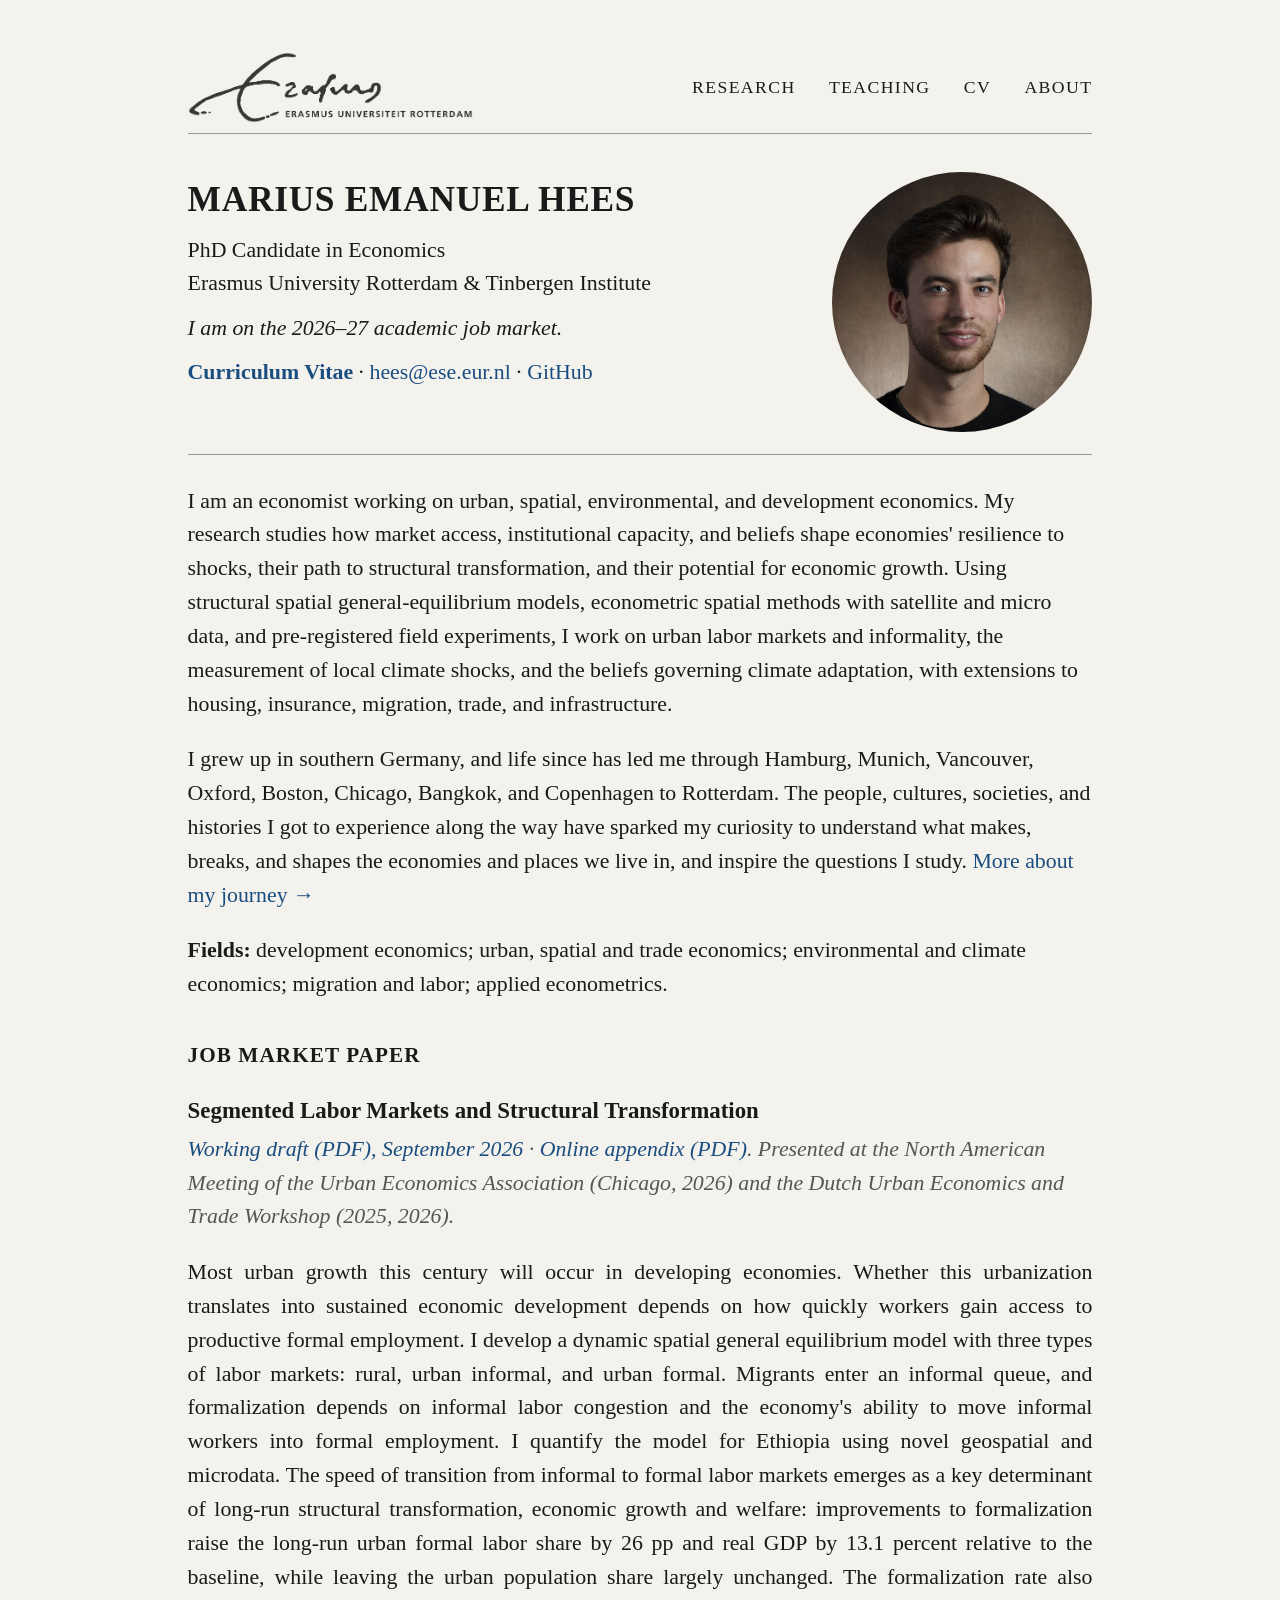
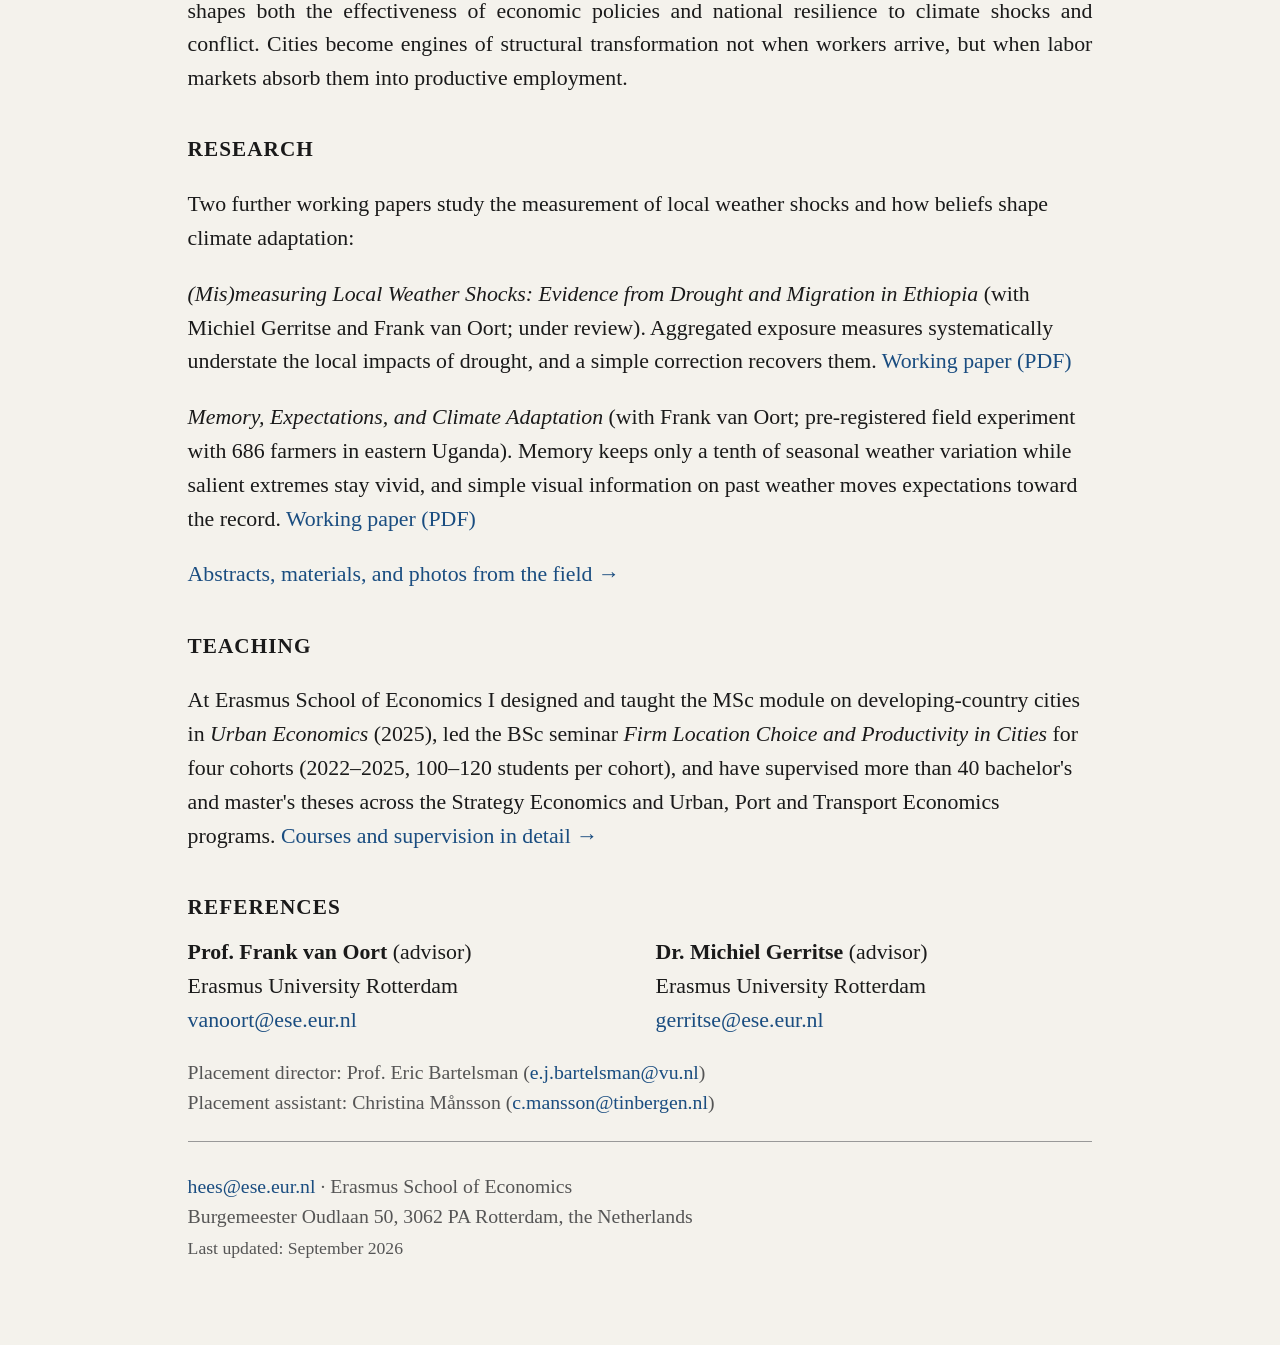
==== index.html @ 3904bcff "Memory paper: label as working paper instead of draft Co-Authored-By: Claude Opus 5.5 (1M context) <" ====
<!DOCTYPE html>
<html lang="en">
<head>
<meta charset="utf-8">
<meta name="viewport" content="width=device-width, initial-scale=1">
<title>Marius Hees — Economist, Erasmus University Rotterdam &amp; Tinbergen Institute</title>
<meta name="description" content="Marius Emanuel Hees is a PhD candidate in economics at Erasmus University Rotterdam and the Tinbergen Institute, working on urban, spatial, environmental, and development economics. On the 2026–27 job market.">
<link rel="icon" type="image/png" href="img/favicon.png">
<meta property="og:title" content="Marius Hees — Economist">
<meta property="og:description" content="PhD candidate in economics at Erasmus University Rotterdam and the Tinbergen Institute. Urban, spatial, environmental, and development economics. On the 2026-27 job market.">
<meta property="og:type" content="website">
<meta property="og:url" content="https://mariusheesecon.github.io/">
<meta property="og:image" content="https://mariusheesecon.github.io/img/og.jpg">
<meta name="twitter:card" content="summary">
<link rel="canonical" href="https://mariusheesecon.github.io/">
<meta name="author" content="Marius Emanuel Hees">
<link rel="stylesheet" href="style.css">
<script type="application/ld+json">
{
  "@context": "https://schema.org",
  "@type": "Person",
  "name": "Marius Hees",
  "alternateName": ["Marius Emanuel Hees", "Marius E. Hees"],
  "givenName": "Marius",
  "familyName": "Hees",
  "jobTitle": "PhD Candidate in Economics",
  "description": "Economist working on urban, spatial, environmental, and development economics. On the 2026-27 academic job market.",
  "url": "https://mariusheesecon.github.io/",
  "image": "https://mariusheesecon.github.io/img/photo.jpg",
  "email": "mailto:hees@ese.eur.nl",
  "affiliation": [
    {"@type": "Organization", "name": "Erasmus School of Economics, Erasmus University Rotterdam", "url": "https://www.eur.nl/en/ese"},
    {"@type": "Organization", "name": "Tinbergen Institute", "url": "https://tinbergen.nl/"}
  ],
  "alumniOf": [
    {"@type": "CollegeOrUniversity", "name": "University of Oxford"},
    {"@type": "CollegeOrUniversity", "name": "Erasmus University Rotterdam"}
  ],
  "knowsAbout": ["urban economics", "spatial economics", "development economics", "environmental economics", "structural transformation", "informality", "migration", "climate adaptation"],
  "sameAs": [
    "https://www.eur.nl/en/people/marius-hees",
    "https://pure.eur.nl/en/persons/marius-hees/",
    "https://github.com/mariusheesecon"
  ]
}
</script>
</head>
<body>

<nav>
  <a class="navlogo" href="index.html"><img src="img/erasmus.png?v=3" alt="Erasmus University Rotterdam"></a>
  <span class="navlinks">
    <a href="research.html">Research</a>
    <a href="teaching.html">Teaching</a>
    <a href="files/Hees_CV.pdf" target="_blank" rel="noopener">CV</a>
  <a href="about.html">About</a>
  </span>
</nav>

<header>
  <div class="header-text">
    <h1>MARIUS EMANUEL HEES</h1>
    <p class="subtitle">PhD Candidate in Economics<br>
    Erasmus University Rotterdam &amp; Tinbergen Institute</p>
    <p class="jobmarket">I am on the 2026–27 academic job market.</p>
    <p class="links">
      <a href="files/Hees_CV.pdf" target="_blank" rel="noopener"><strong>Curriculum Vitae</strong></a> ·
      <a href="mailto:hees@ese.eur.nl">hees@ese.eur.nl</a> ·
      <a href="https://github.com/mariusheesecon" target="_blank" rel="noopener">GitHub</a>
      <!-- TODO: add Google Scholar link once the profile exists -->
    </p>
  </div>
  <img class="photo" src="img/photo.jpg?v=6" alt="Portrait of Marius Emanuel Hees">
</header>
<hr>

<section id="about">
  <p>I am an economist working on urban, spatial, environmental, and development economics.
  My research studies how market access, institutional capacity, and beliefs shape economies'
  resilience to shocks, their path to structural transformation, and their potential for economic
  growth. Using structural spatial general-equilibrium models, econometric spatial methods with
  satellite and micro data, and pre-registered field experiments, I work on urban labor markets and
  informality, the measurement of local climate shocks, and the beliefs governing climate adaptation,
  with extensions to housing, insurance, migration, trade, and infrastructure.</p>
  <p>I grew up in southern Germany, and life since has led me through Hamburg, Munich, Vancouver,
  Oxford, Boston, Chicago, Bangkok, and Copenhagen to Rotterdam. The people, cultures, societies, and
  histories I got to experience along the way have sparked my curiosity to understand what makes,
  breaks, and shapes the economies and places we live in, and inspire the questions I study.
  <a href="about.html">More about my journey&nbsp;→</a></p>
  <p class="fields"><strong>Fields:</strong> development economics; urban, spatial and trade economics;
  environmental and climate economics; migration and labor; applied econometrics.</p>
</section>

<section id="jmp">
  <h2>Job Market Paper</h2>
  <article>
    <h3>Segmented Labor Markets and Structural Transformation</h3>
    <p class="status"><a href="files/Hees_JMP.pdf" target="_blank" rel="noopener">Working draft (PDF), September 2026</a> ·
    <a href="files/Hees_JMP_Online_Appendix.pdf" target="_blank" rel="noopener">Online appendix (PDF)</a>. Presented at the North American Meeting of the
    Urban Economics Association (Chicago, 2026) and the Dutch Urban Economics and Trade Workshop (2025, 2026).</p>
    <p class="abstract">Most urban growth this century will occur in developing economies. Whether this urbanization
    translates into sustained economic development depends on how quickly workers gain access to
    productive formal employment. I develop a dynamic spatial general equilibrium model with three
    types of labor markets: rural, urban informal, and urban formal. Migrants enter an informal
    queue, and formalization depends on informal labor congestion and the economy's ability to move
    informal workers into formal employment. I quantify the model for Ethiopia using novel
    geospatial and microdata. The speed of transition from informal to formal labor markets emerges
    as a key determinant of long-run structural transformation, economic growth and welfare:
    improvements to formalization raise the long-run urban formal labor share by 26 pp and real GDP
    by 13.1 percent relative to the baseline, while leaving the urban population share largely
    unchanged. The formalization rate also shapes both the effectiveness of economic policies and
    national resilience to climate shocks and conflict. Cities become engines of structural
    transformation not when workers arrive, but when labor markets absorb them into productive
    employment.</p>
  </article>
</section>

<section id="research">
  <h2>Research</h2>
  <p>Two further working papers study the measurement of local weather shocks and how beliefs shape
  climate adaptation:</p>
  <p><em>(Mis)measuring Local Weather Shocks: Evidence from Drought and Migration in Ethiopia</em>
  (with Michiel Gerritse and Frank van Oort; under review). Aggregated exposure measures systematically
  understate the local impacts of drought, and a simple correction recovers them.
  <a href="files/Hees_Weather_Shocks.pdf" target="_blank" rel="noopener">Working paper (PDF)</a></p>
  <p><em>Memory, Expectations, and Climate Adaptation</em> (with Frank van Oort; pre-registered field
  experiment with 686 farmers in eastern Uganda). Memory keeps only a tenth of seasonal weather
  variation while salient extremes stay vivid, and simple visual information on past weather moves
  expectations toward the record.
  <a href="files/Hees_Memory_Expectations.pdf" target="_blank" rel="noopener">Working paper (PDF)</a></p>
  <p><a href="research.html">Abstracts, materials, and photos from the field&nbsp;→</a></p>
</section>

<section id="teaching">
  <h2>Teaching</h2>
  <p>At Erasmus School of Economics I designed and taught the MSc module on developing-country cities
  in <em>Urban Economics</em> (2025), led the BSc seminar <em>Firm Location Choice and Productivity in
  Cities</em> for four cohorts (2022–2025, 100–120 students per cohort), and have supervised more than
  40 bachelor's and master's theses across the Strategy Economics and Urban, Port and Transport
  Economics programs. <a href="teaching.html">Courses and supervision in detail&nbsp;→</a></p>
</section>

<section id="references">
  <h2>References</h2>
  <div class="refs">
    <div>
      <strong>Prof. Frank van Oort</strong> (advisor)<br>
      Erasmus University Rotterdam<br>
      <a href="mailto:vanoort@ese.eur.nl">vanoort@ese.eur.nl</a>
    </div>
    <div>
      <strong>Dr. Michiel Gerritse</strong> (advisor)<br>
      Erasmus University Rotterdam<br>
      <a href="mailto:gerritse@ese.eur.nl">gerritse@ese.eur.nl</a>
    </div>
  </div>
  <p class="placement">Placement director: Prof. Eric Bartelsman
  (<a href="mailto:e.j.bartelsman@vu.nl">e.j.bartelsman@vu.nl</a>)<br>
  Placement assistant: Christina Månsson
  (<a href="mailto:c.mansson@tinbergen.nl">c.mansson@tinbergen.nl</a>)</p>
</section>

<hr>
<footer>
  <p><a href="mailto:hees@ese.eur.nl">hees@ese.eur.nl</a> · Erasmus School of Economics<br>
  Burgemeester Oudlaan 50, 3062 PA Rotterdam, the Netherlands<br>
  <span class="updated">Last updated: September 2026</span></p>
</footer>

</body>
</html>
---- style.css ----
/* Marius Hees — job market site. Design mirrors the print documents:
   serif, single readable column, understated. */

:root {
  --ink: #1a1a1a;
  --muted: #555;
  --rule: #999;
  --accent: #1a4d80;
  --bg: #f4f2ec;   /* eggshell / light warm grey */
}

* { box-sizing: border-box; }

/* baseline zoom: scales the whole rem-based layout like 130% browser zoom */
html { font-size: 130%; }

body {
  font-family: Georgia, "Times New Roman", Times, serif;
  color: var(--ink);
  background: var(--bg);
  max-width: 46rem;
  margin: 0 auto;
  padding: 2.5rem 1.25rem 3rem;
  line-height: 1.55;
  font-size: 1.05rem;
}

header { display: flex; gap: 1.5rem; align-items: flex-start; justify-content: space-between; }
.header-text { flex: 1; }

h1 {
  font-size: 1.7rem;
  letter-spacing: 0.02em;
  margin: 0 0 0.35rem;
}

.subtitle { margin: 0 0 0.5rem; font-size: 1.05rem; }
.jobmarket { margin: 0 0 0.5rem; font-style: italic; }
.links { margin: 0; }

.photo {
  width: 12.5rem;
  height: 12.5rem;
  object-fit: cover;
  object-position: 50% 50%;
  border-radius: 50%;
}

nav {
  display: flex;
  align-items: center;
  justify-content: space-between;
  gap: 1.2rem;
  margin-bottom: 1.8rem;
  padding-bottom: 0.5rem;
  border-bottom: 1px solid var(--rule);
}

.navlinks { display: flex; gap: 1.6rem; }

nav a {
  color: var(--ink);
  text-transform: uppercase;
  letter-spacing: 0.08em;
  font-size: 0.85rem;
}

nav a:hover { color: var(--accent); text-decoration: none; }
nav a[aria-current="page"] { color: var(--accent); }

.navlogo img { height: 3.4rem; width: auto; display: block; }

.overview {
  font-size: 0.98rem;
  border-left: 2px solid var(--rule);
  padding-left: 0.9rem;
  margin: 0 0 1.4rem;
}

.toc-head { margin: 0.5rem 0 0.15rem; }
.toc-head:first-child { margin-top: 0; }
ul.toc { list-style: none; margin: 0; padding-left: 1rem; }
ul.toc li { margin: 0.1rem 0; }

.pagetitle {
  font-size: 1.45rem;
  letter-spacing: 0.02em;
  margin: 0 0 1rem;
}

.sublinks { font-size: 0.95rem; margin-top: 0.4rem; }
.soon { color: var(--muted); }

.gallery {
  display: grid;
  grid-template-columns: repeat(auto-fill, minmax(13rem, 1fr));
  gap: 0.7rem;
  margin-top: 1.2rem;
}

.gallery img { width: 100%; height: 13rem; object-fit: cover; display: block; }

hr { border: none; border-top: 1px solid var(--rule); margin: 1.1rem 0 1.4rem; }

h2 {
  font-size: 1.02rem;
  text-transform: uppercase;
  letter-spacing: 0.05em;
  margin: 1.8rem 0 0.6rem;
}

h3 { font-size: 1.1rem; margin: 1rem 0 0.2rem; }

a { color: var(--accent); text-decoration: none; }
a:hover { text-decoration: underline; }

.fields { color: var(--ink); }
.coauthors { margin: 0 0 0.3rem; color: var(--muted); font-style: italic; }
.status { margin: 0 0 0.4rem; color: var(--muted); font-style: italic; }
.abstract { text-align: justify; hyphens: auto; }

details { margin: 0.2rem 0 0.6rem; }
summary { cursor: pointer; color: var(--accent); font-style: italic; }

.refs { display: flex; flex-wrap: wrap; gap: 1.5rem; }
.refs div { flex: 1 1 12rem; }
.placement { margin-top: 0.9rem; font-size: 0.95rem; color: var(--muted); }

footer { font-size: 0.95rem; color: var(--muted); }
.updated { font-size: 0.85rem; }

@media (max-width: 40rem) {
  html { font-size: 108%; }
  header { flex-direction: column-reverse; }
  .photo { width: 10rem; height: 10rem; }
  nav { flex-wrap: wrap; justify-content: center; }
  .navlinks { gap: 1.1rem; flex-wrap: wrap; justify-content: center; }
  body { font-size: 1rem; padding-top: 1.5rem; }
}
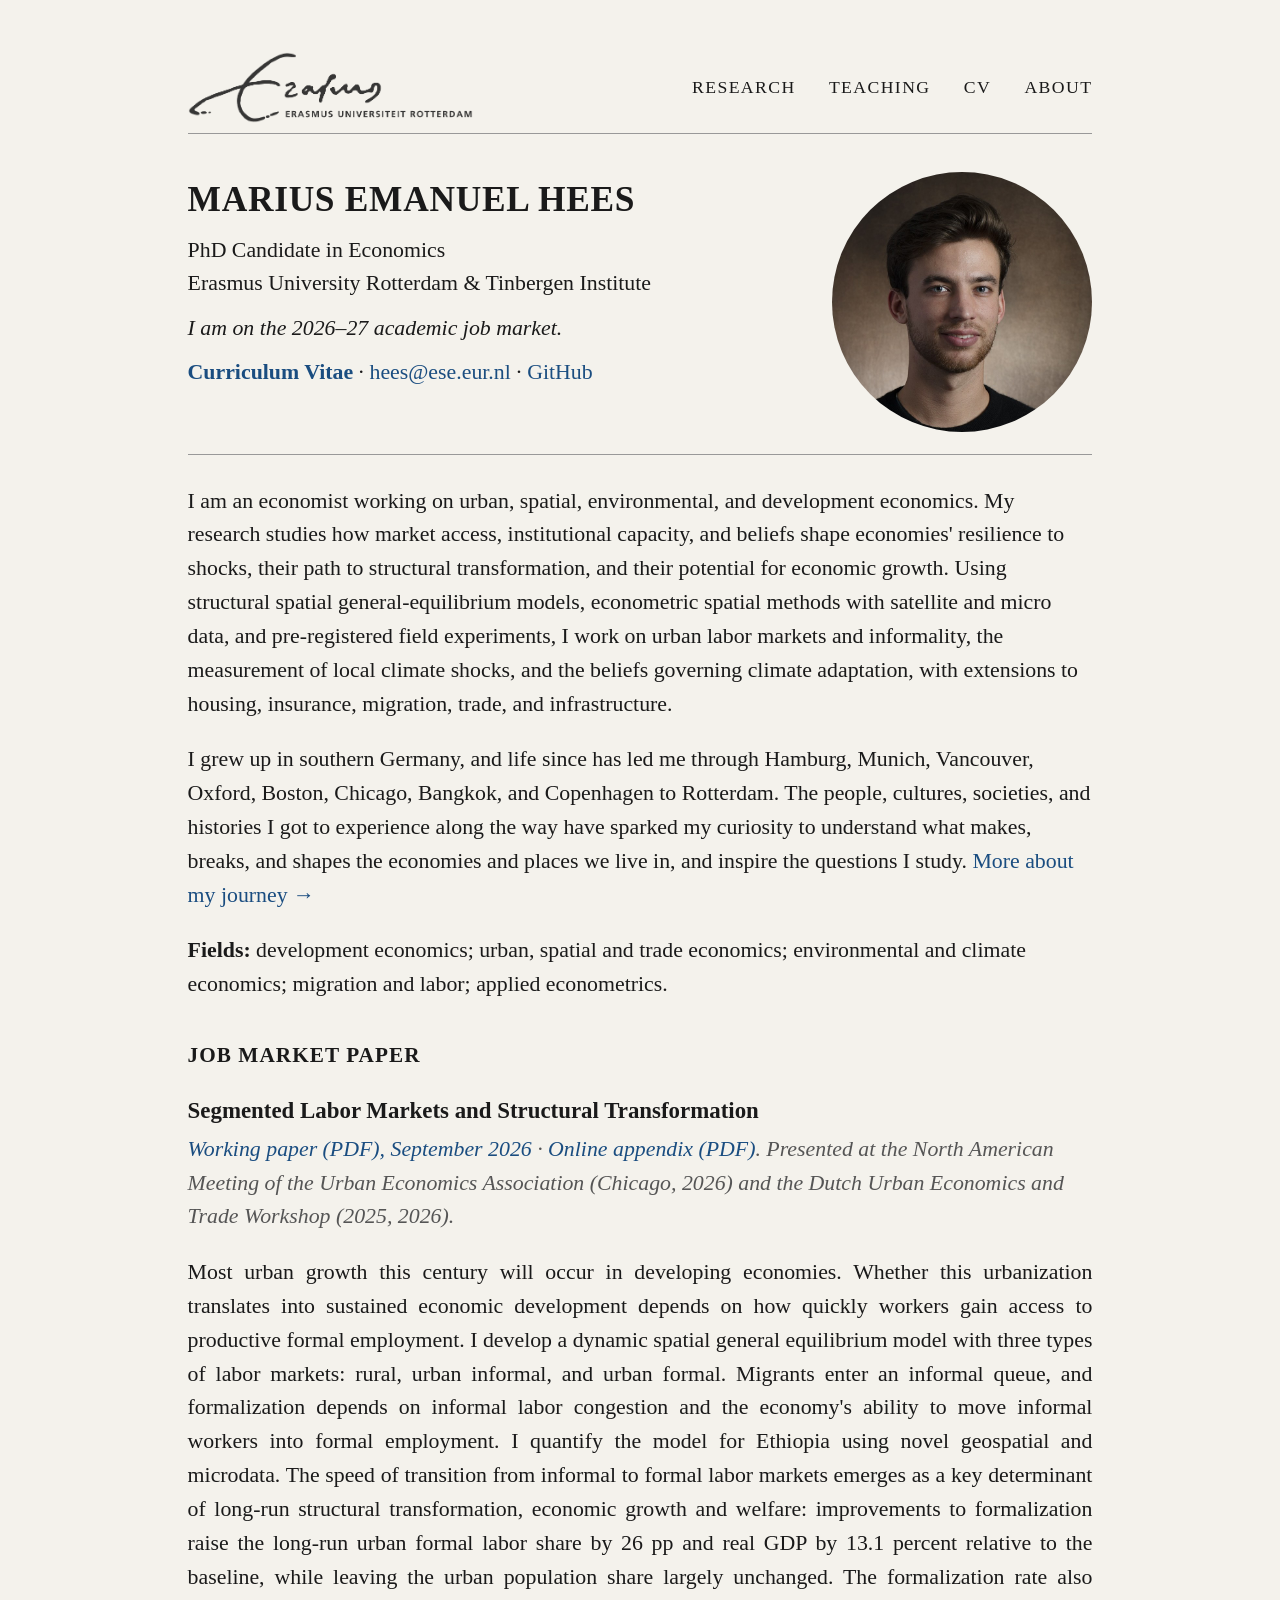
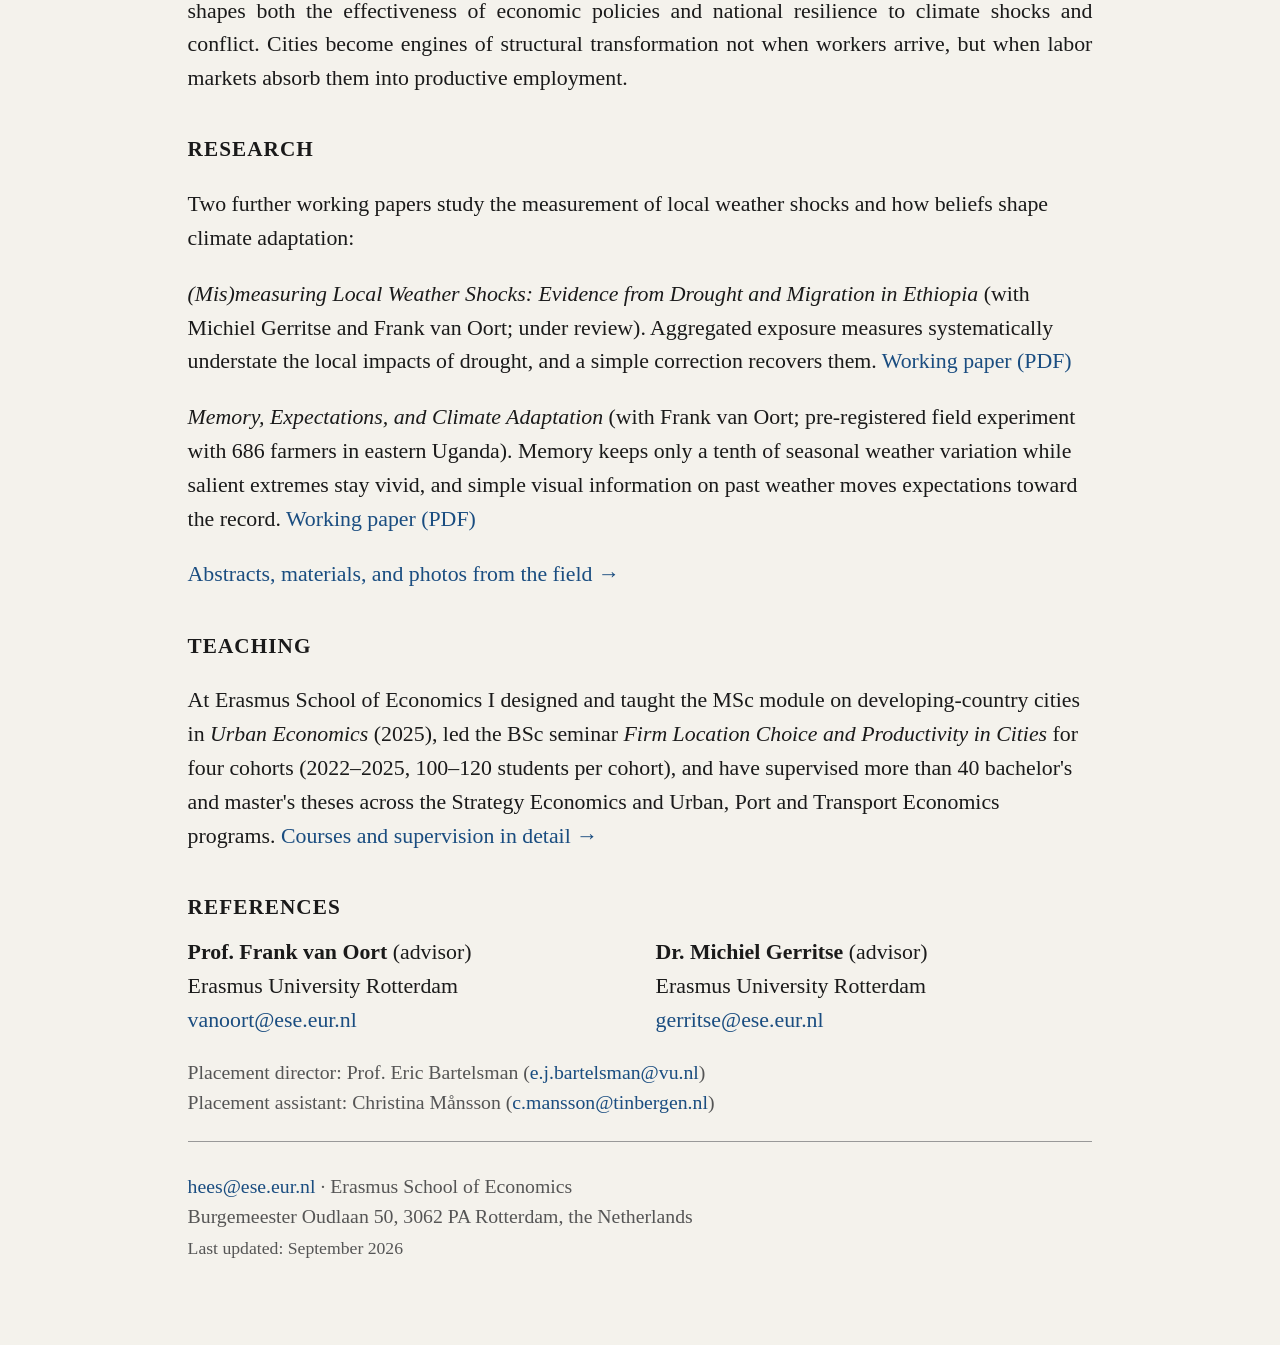
==== commit c3bdaf5b: "JMP: label as working paper instead of working draft Co-Authored-By: Claude Opus 5.5 (1M context) <n" ====
--- a/index.html
+++ b/index.html
@@ -95,7 +95,7 @@
   <h2>Job Market Paper</h2>
   <article>
     <h3>Segmented Labor Markets and Structural Transformation</h3>
-    <p class="status"><a href="files/Hees_JMP.pdf" target="_blank" rel="noopener">Working draft (PDF), September 2026</a> ·
+    <p class="status"><a href="files/Hees_JMP.pdf" target="_blank" rel="noopener">Working paper (PDF), September 2026</a> ·
     <a href="files/Hees_JMP_Online_Appendix.pdf" target="_blank" rel="noopener">Online appendix (PDF)</a>. Presented at the North American Meeting of the
     Urban Economics Association (Chicago, 2026) and the Dutch Urban Economics and Trade Workshop (2025, 2026).</p>
     <p class="abstract">Most urban growth this century will occur in developing economies. Whether this urbanization
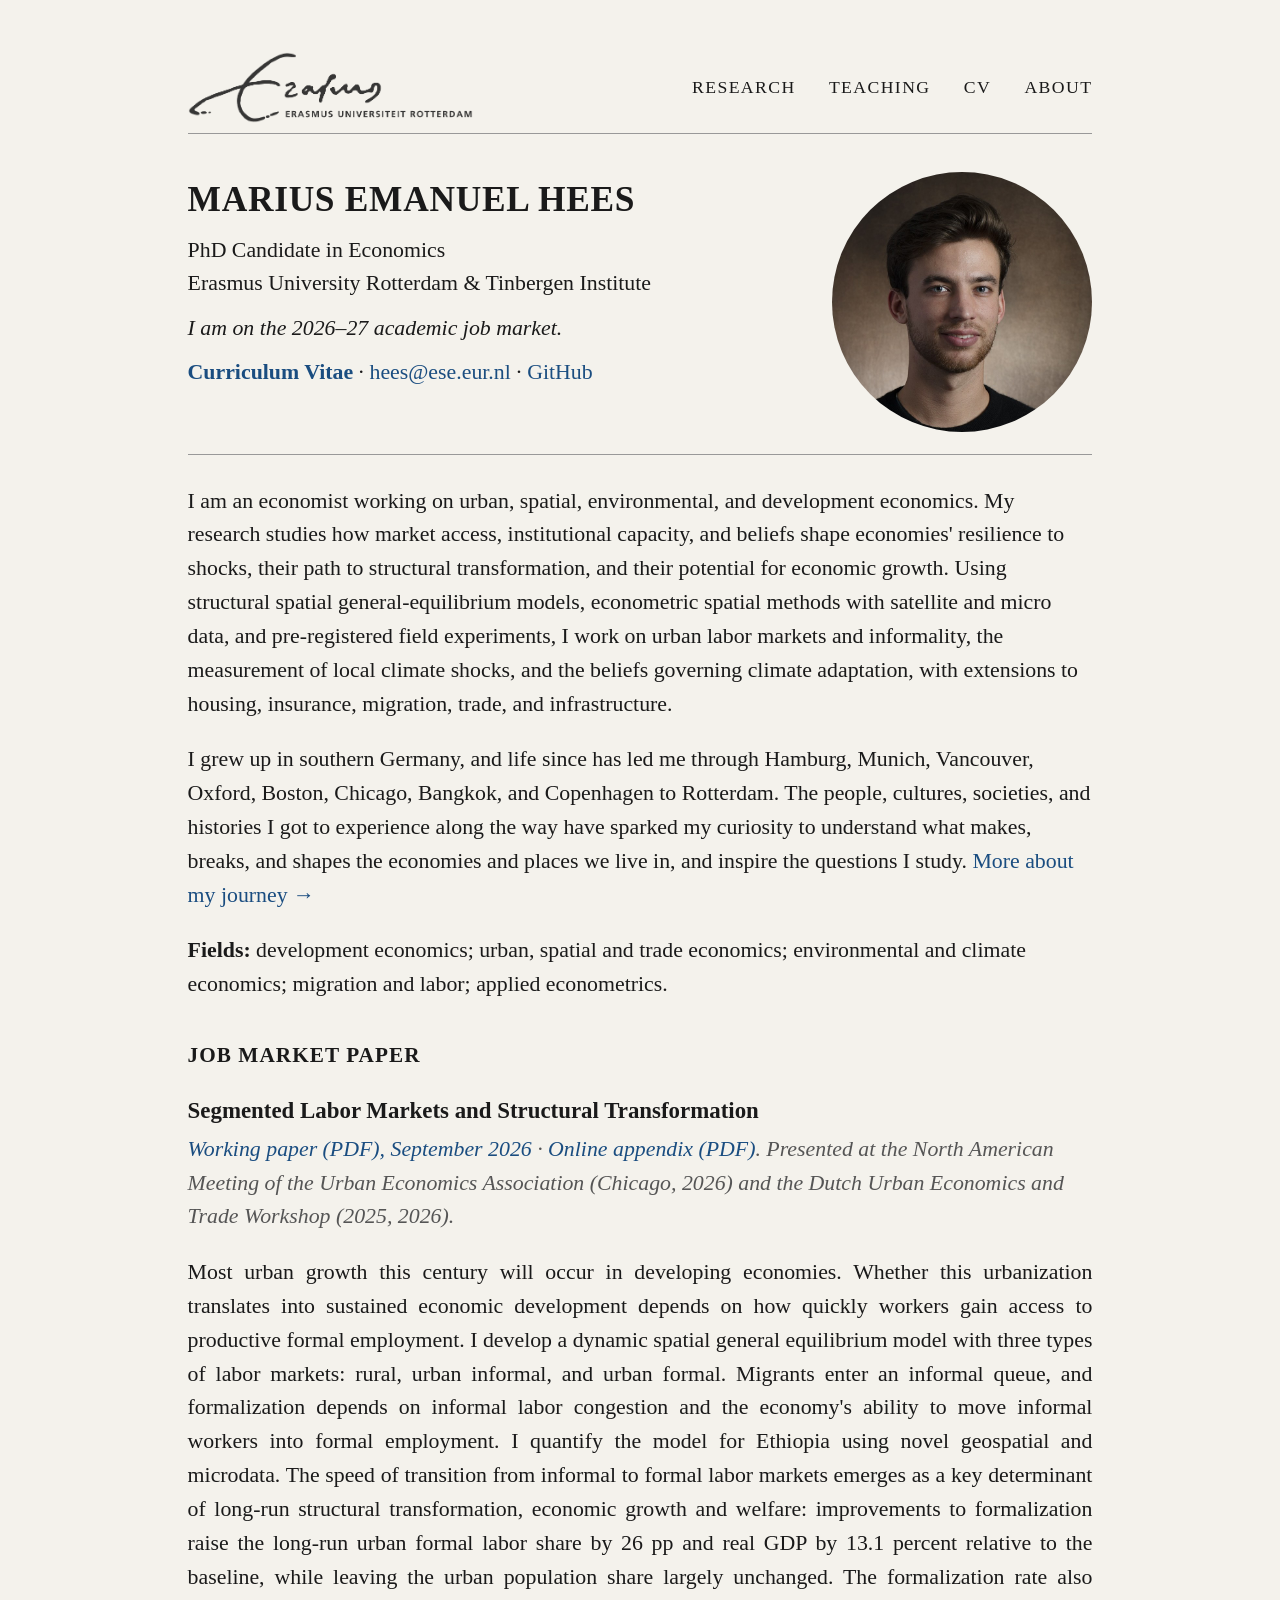
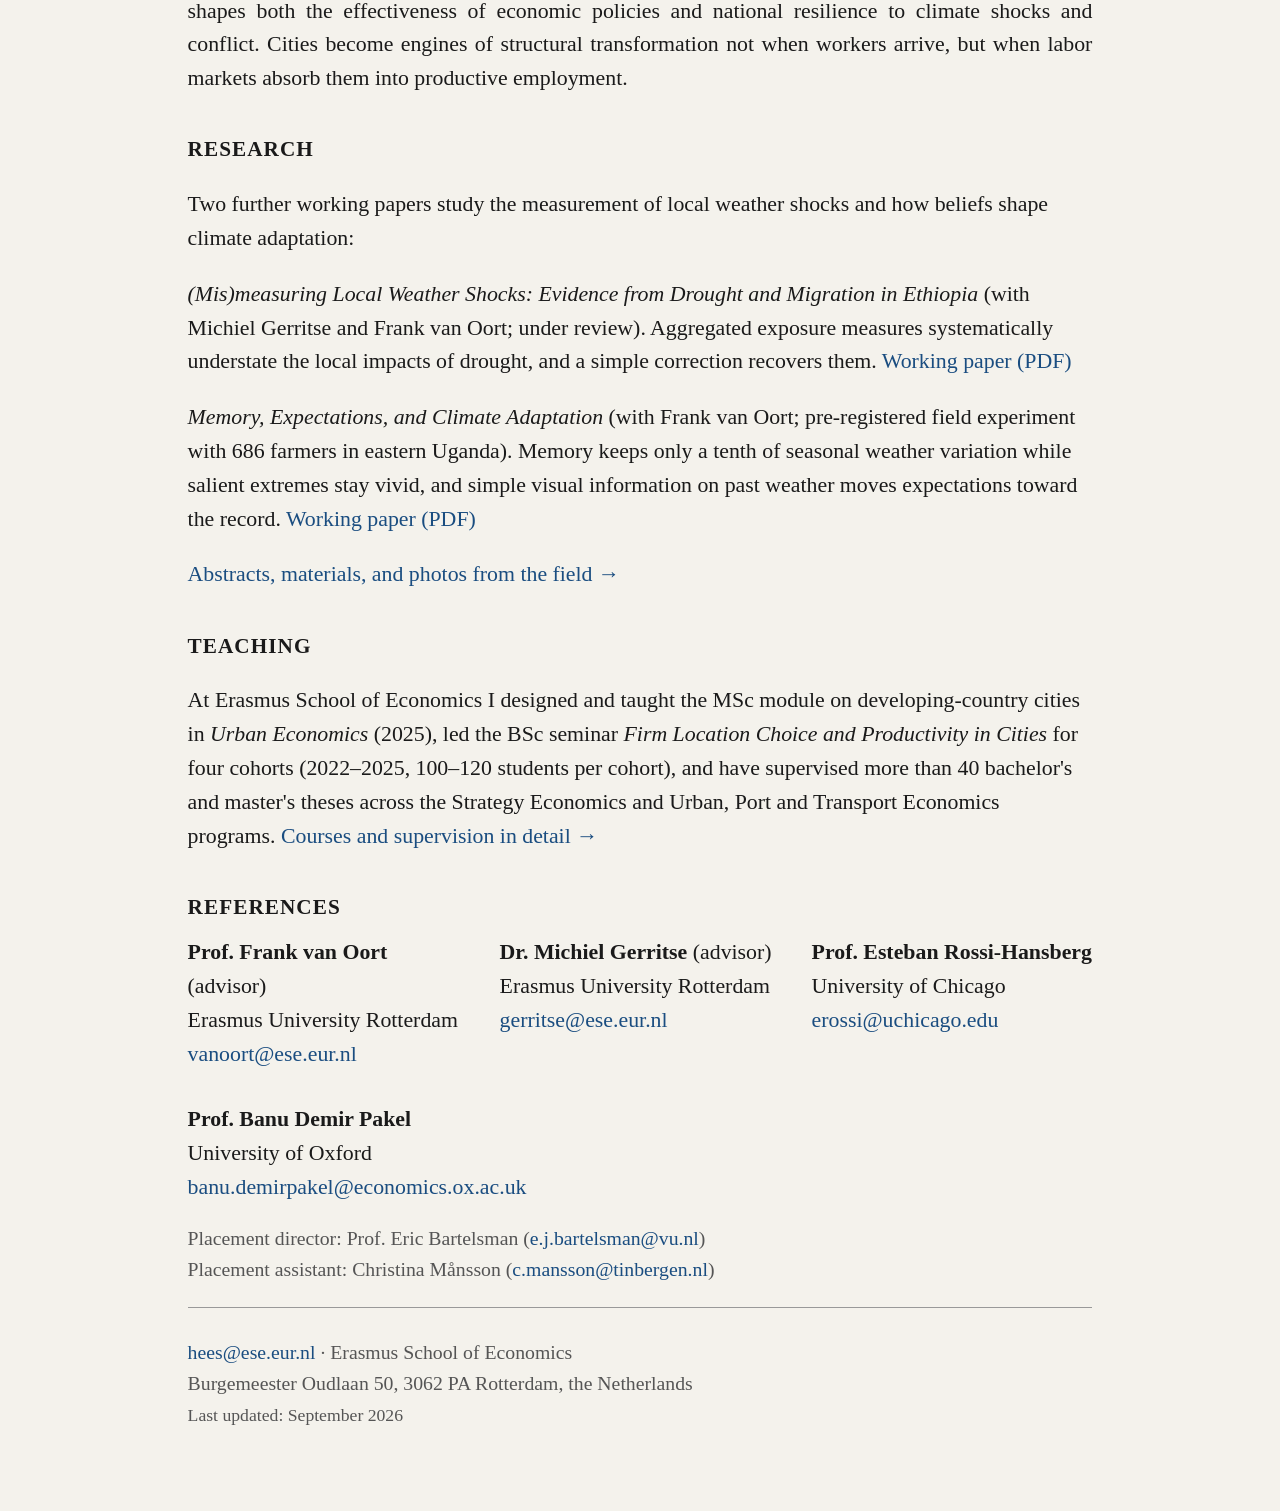
==== commit 6204f9c9: "References: add Esteban Rossi-Hansberg and Banu Demir Pakel; update CV Co-Authored-By: Claude Opus 5" ====
--- a/index.html
+++ b/index.html
@@ -153,6 +153,16 @@
       Erasmus University Rotterdam<br>
       <a href="mailto:gerritse@ese.eur.nl">gerritse@ese.eur.nl</a>
     </div>
+    <div>
+      <strong>Prof. Esteban Rossi-Hansberg</strong><br>
+      University of Chicago<br>
+      <a href="mailto:erossi@uchicago.edu">erossi@uchicago.edu</a>
+    </div>
+    <div>
+      <strong>Prof. Banu Demir Pakel</strong><br>
+      University of Oxford<br>
+      <a href="mailto:banu.demirpakel@economics.ox.ac.uk">banu.demirpakel@economics.ox.ac.uk</a>
+    </div>
   </div>
   <p class="placement">Placement director: Prof. Eric Bartelsman
   (<a href="mailto:e.j.bartelsman@vu.nl">e.j.bartelsman@vu.nl</a>)<br>
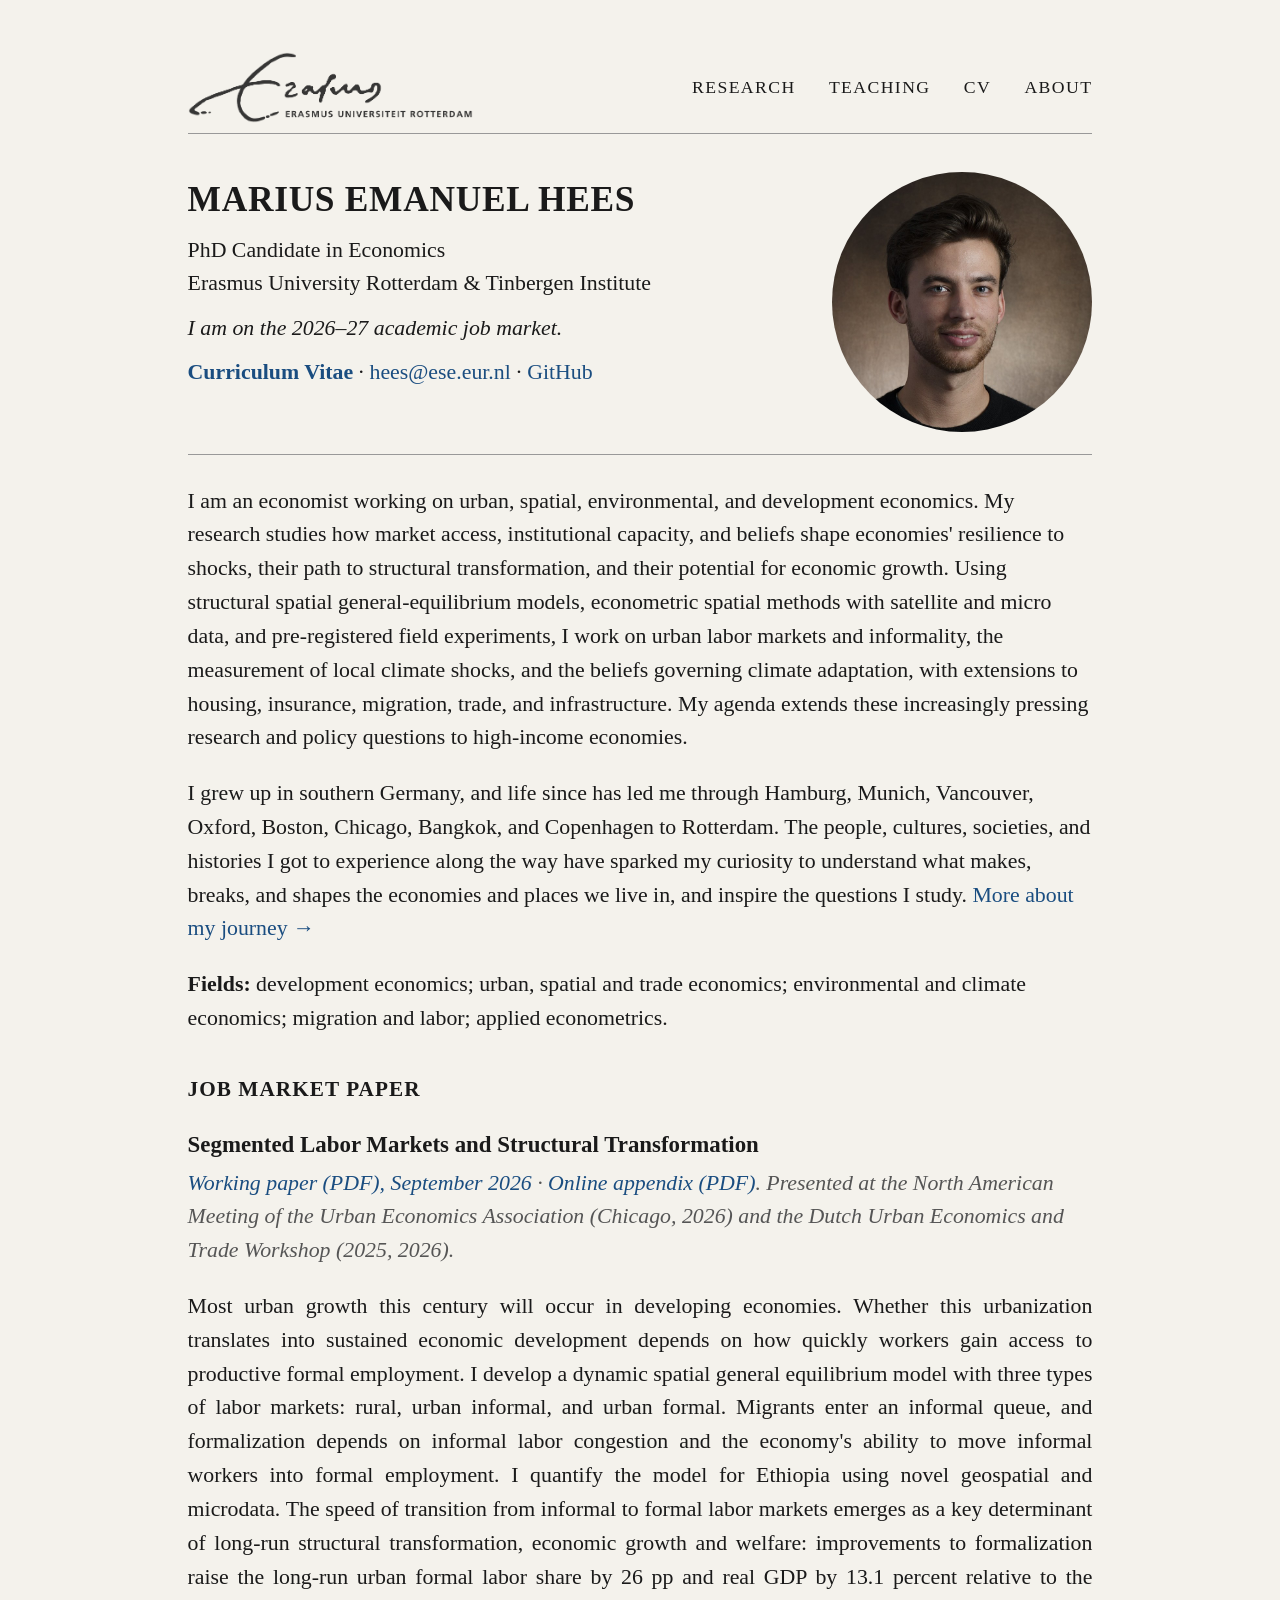
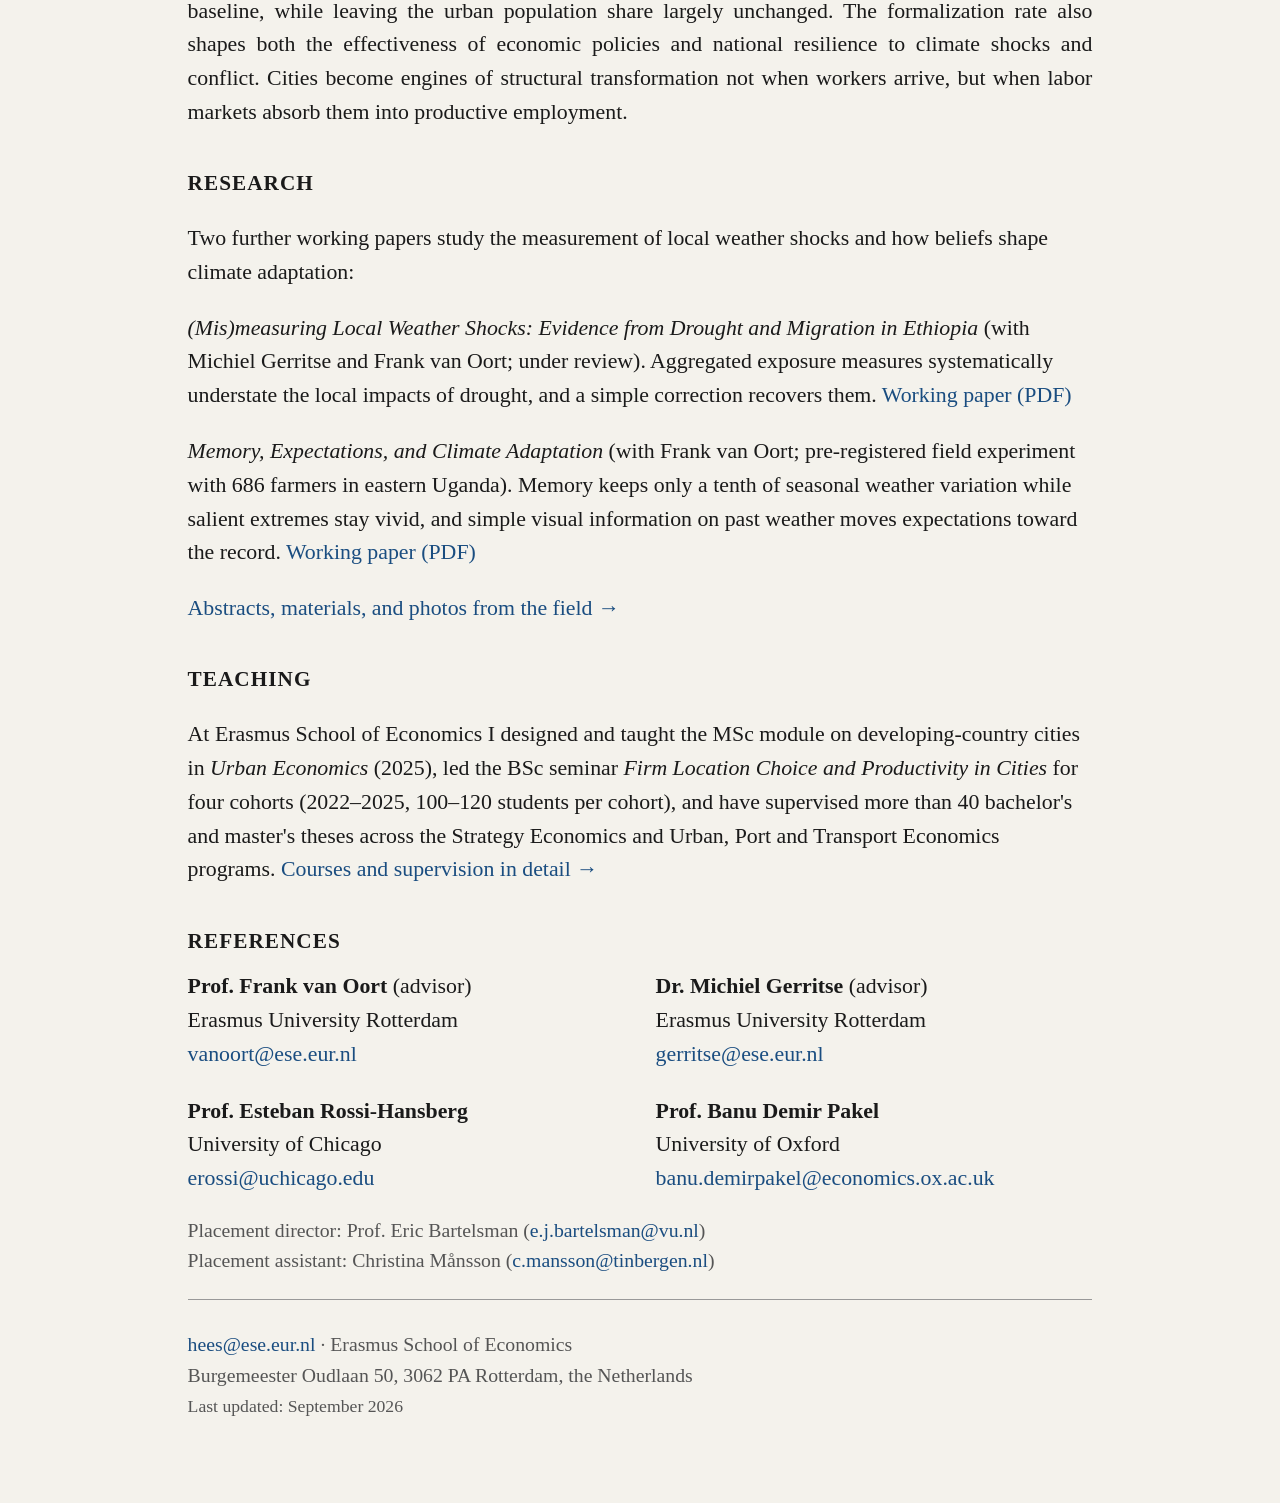
==== commit e8c466ed: "Home and CV: add research-direction sentence to intro Co-Authored-By: Claude Opus 5.5 (1M context) <" ====
--- a/index.html
+++ b/index.html
@@ -81,7 +81,8 @@
   growth. Using structural spatial general-equilibrium models, econometric spatial methods with
   satellite and micro data, and pre-registered field experiments, I work on urban labor markets and
   informality, the measurement of local climate shocks, and the beliefs governing climate adaptation,
-  with extensions to housing, insurance, migration, trade, and infrastructure.</p>
+  with extensions to housing, insurance, migration, trade, and infrastructure. My agenda extends
+  these increasingly pressing research and policy questions to high-income economies.</p>
   <p>I grew up in southern Germany, and life since has led me through Hamburg, Munich, Vancouver,
   Oxford, Boston, Chicago, Bangkok, and Copenhagen to Rotterdam. The people, cultures, societies, and
   histories I got to experience along the way have sparked my curiosity to understand what makes,
--- a/style.css
+++ b/style.css
@@ -122,8 +122,7 @@
 details { margin: 0.2rem 0 0.6rem; }
 summary { cursor: pointer; color: var(--accent); font-style: italic; }
 
-.refs { display: flex; flex-wrap: wrap; gap: 1.5rem; }
-.refs div { flex: 1 1 12rem; }
+.refs { display: grid; grid-template-columns: repeat(2, minmax(0, 1fr)); gap: 1.1rem 1.5rem; }
 .placement { margin-top: 0.9rem; font-size: 0.95rem; color: var(--muted); }
 
 footer { font-size: 0.95rem; color: var(--muted); }
@@ -136,4 +135,5 @@
   nav { flex-wrap: wrap; justify-content: center; }
   .navlinks { gap: 1.1rem; flex-wrap: wrap; justify-content: center; }
   body { font-size: 1rem; padding-top: 1.5rem; }
+  .refs { grid-template-columns: 1fr; }
 }
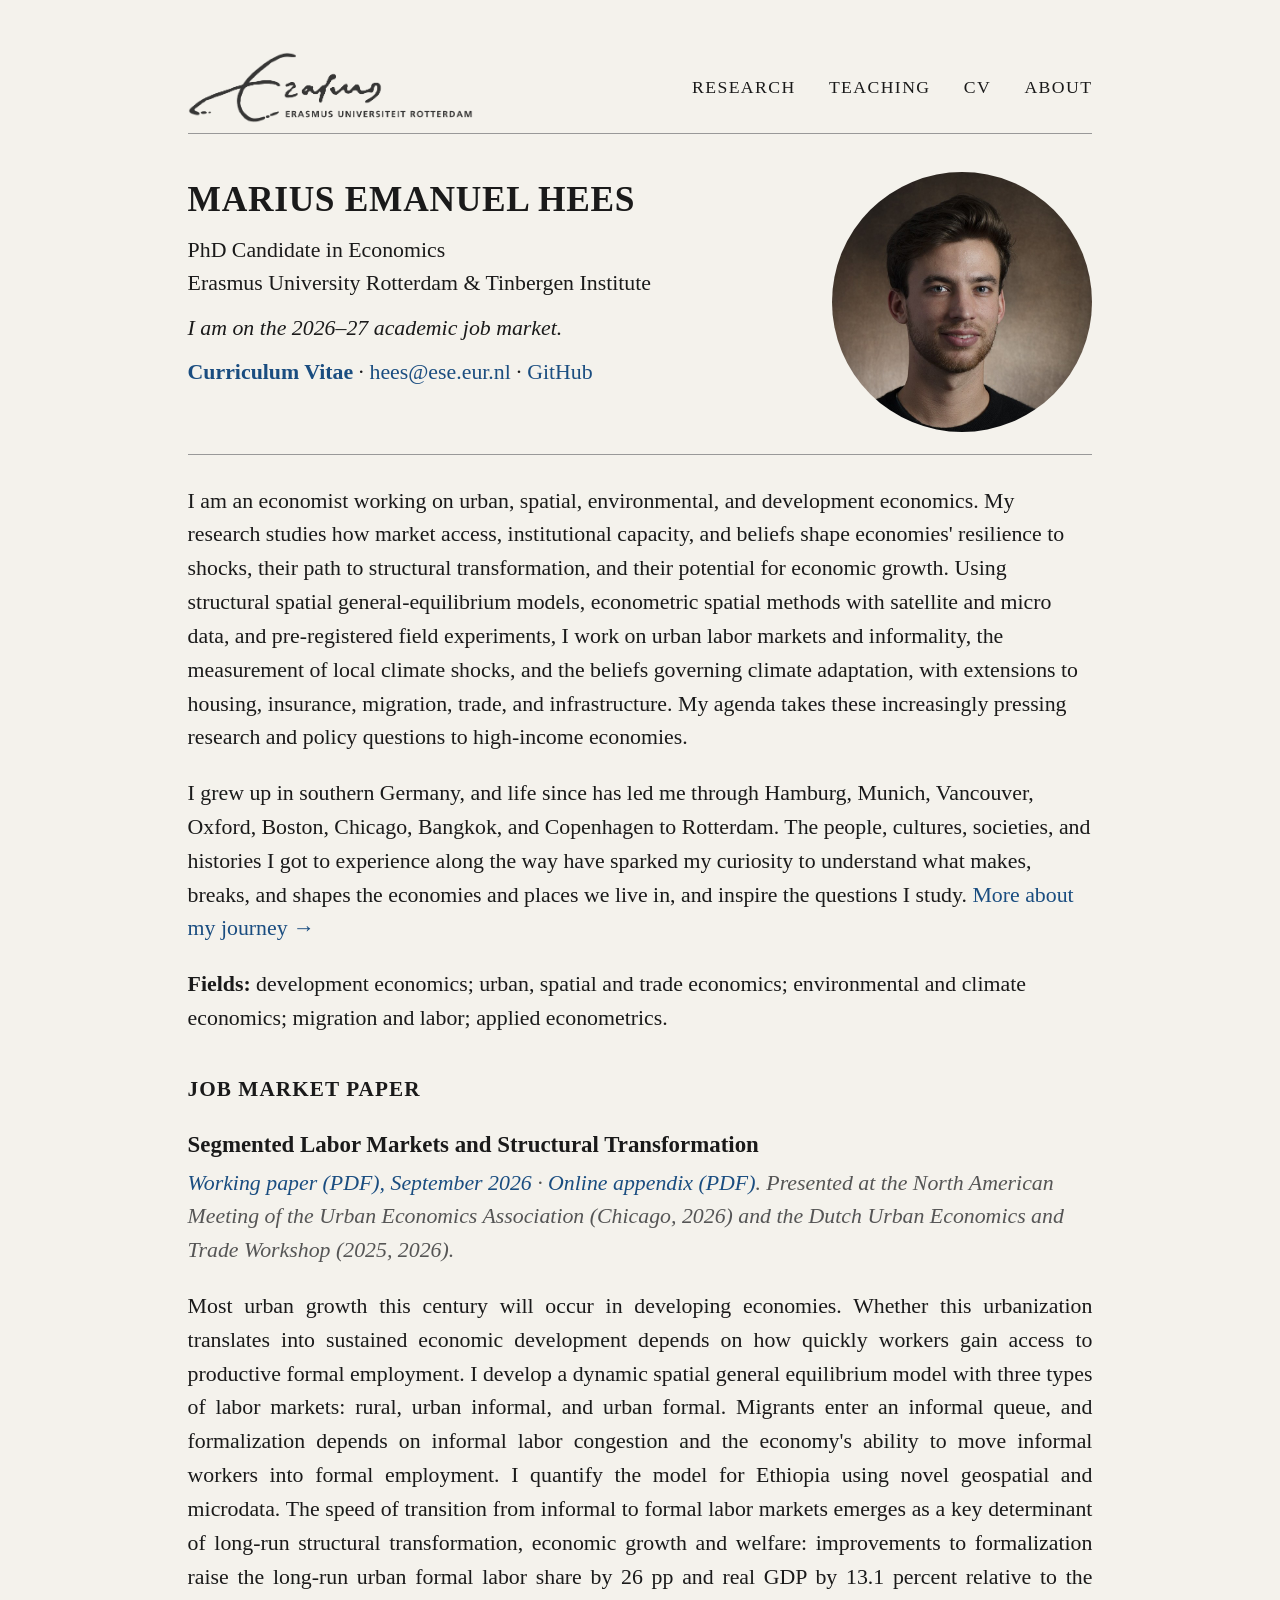
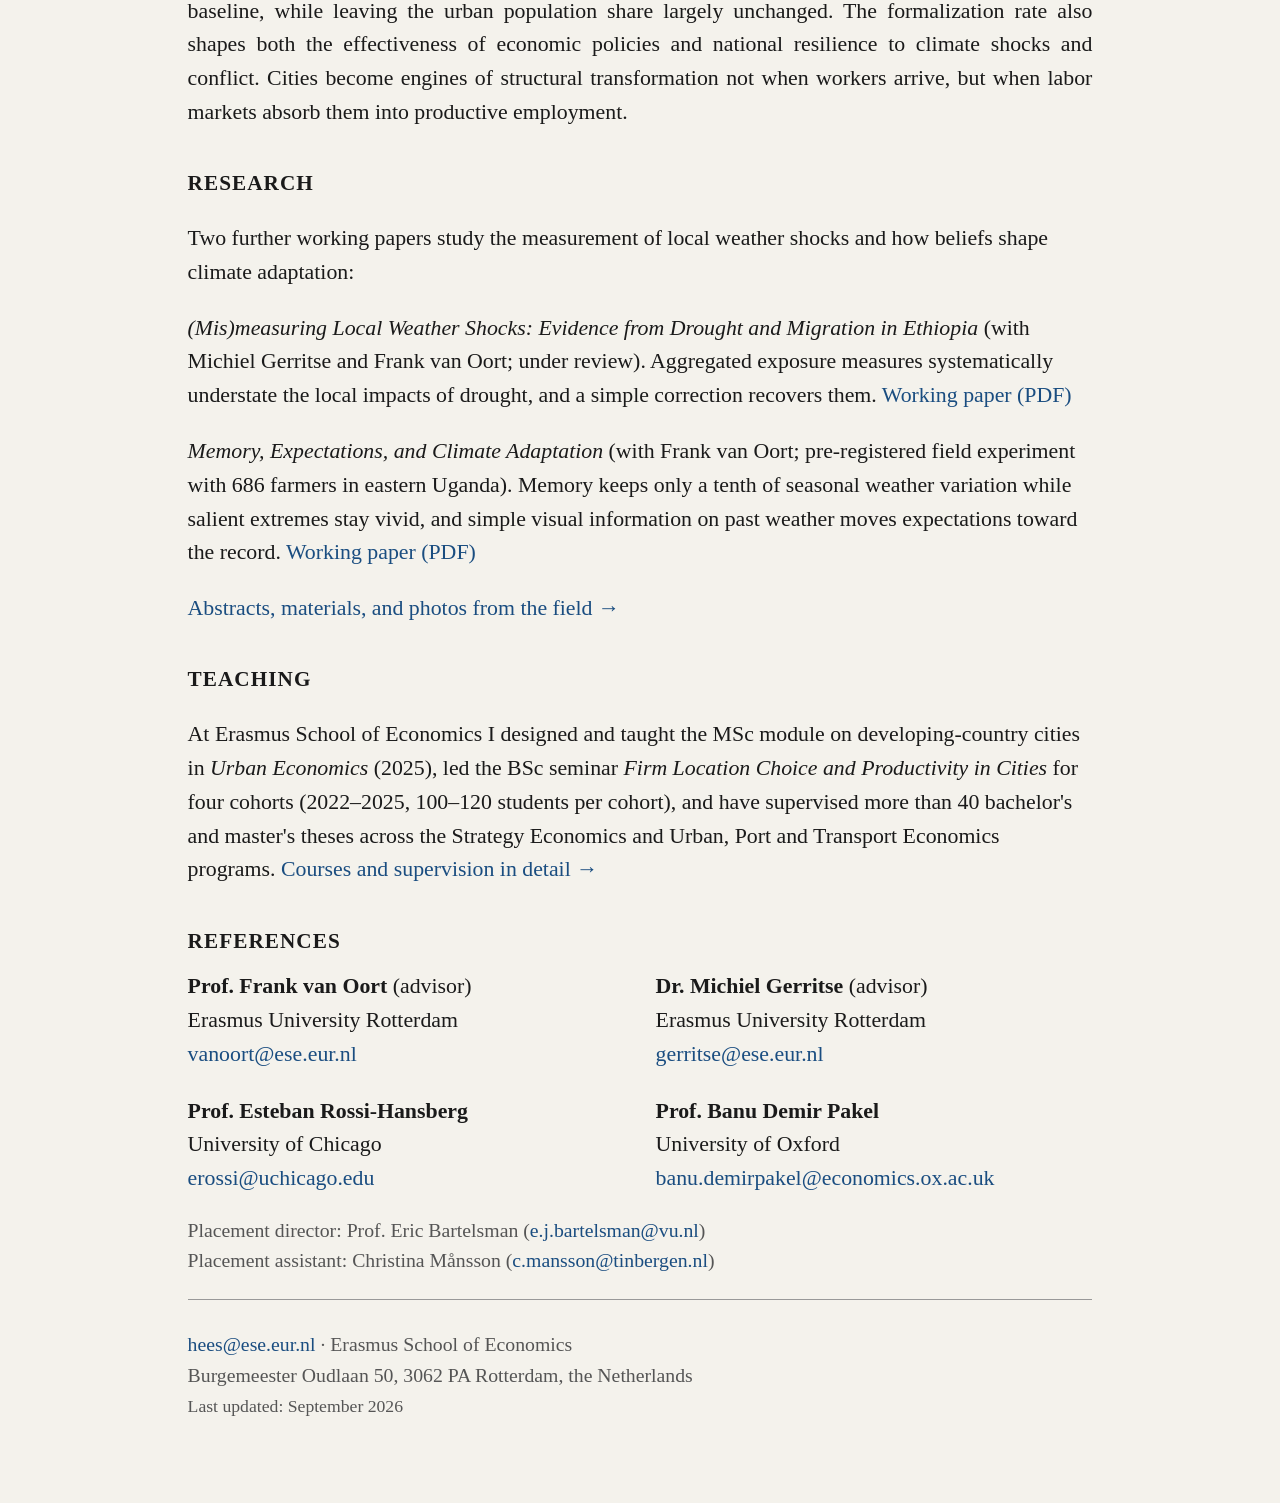
==== commit 9b4729e5: "Home: tighten agenda sentence; refresh CV and teaching-effectiveness PDFs (October 2026) Co-Authored" ====
--- a/index.html
+++ b/index.html
@@ -81,7 +81,7 @@
   growth. Using structural spatial general-equilibrium models, econometric spatial methods with
   satellite and micro data, and pre-registered field experiments, I work on urban labor markets and
   informality, the measurement of local climate shocks, and the beliefs governing climate adaptation,
-  with extensions to housing, insurance, migration, trade, and infrastructure. My agenda extends
+  with extensions to housing, insurance, migration, trade, and infrastructure. My agenda takes
   these increasingly pressing research and policy questions to high-income economies.</p>
   <p>I grew up in southern Germany, and life since has led me through Hamburg, Munich, Vancouver,
   Oxford, Boston, Chicago, Bangkok, and Copenhagen to Rotterdam. The people, cultures, societies, and
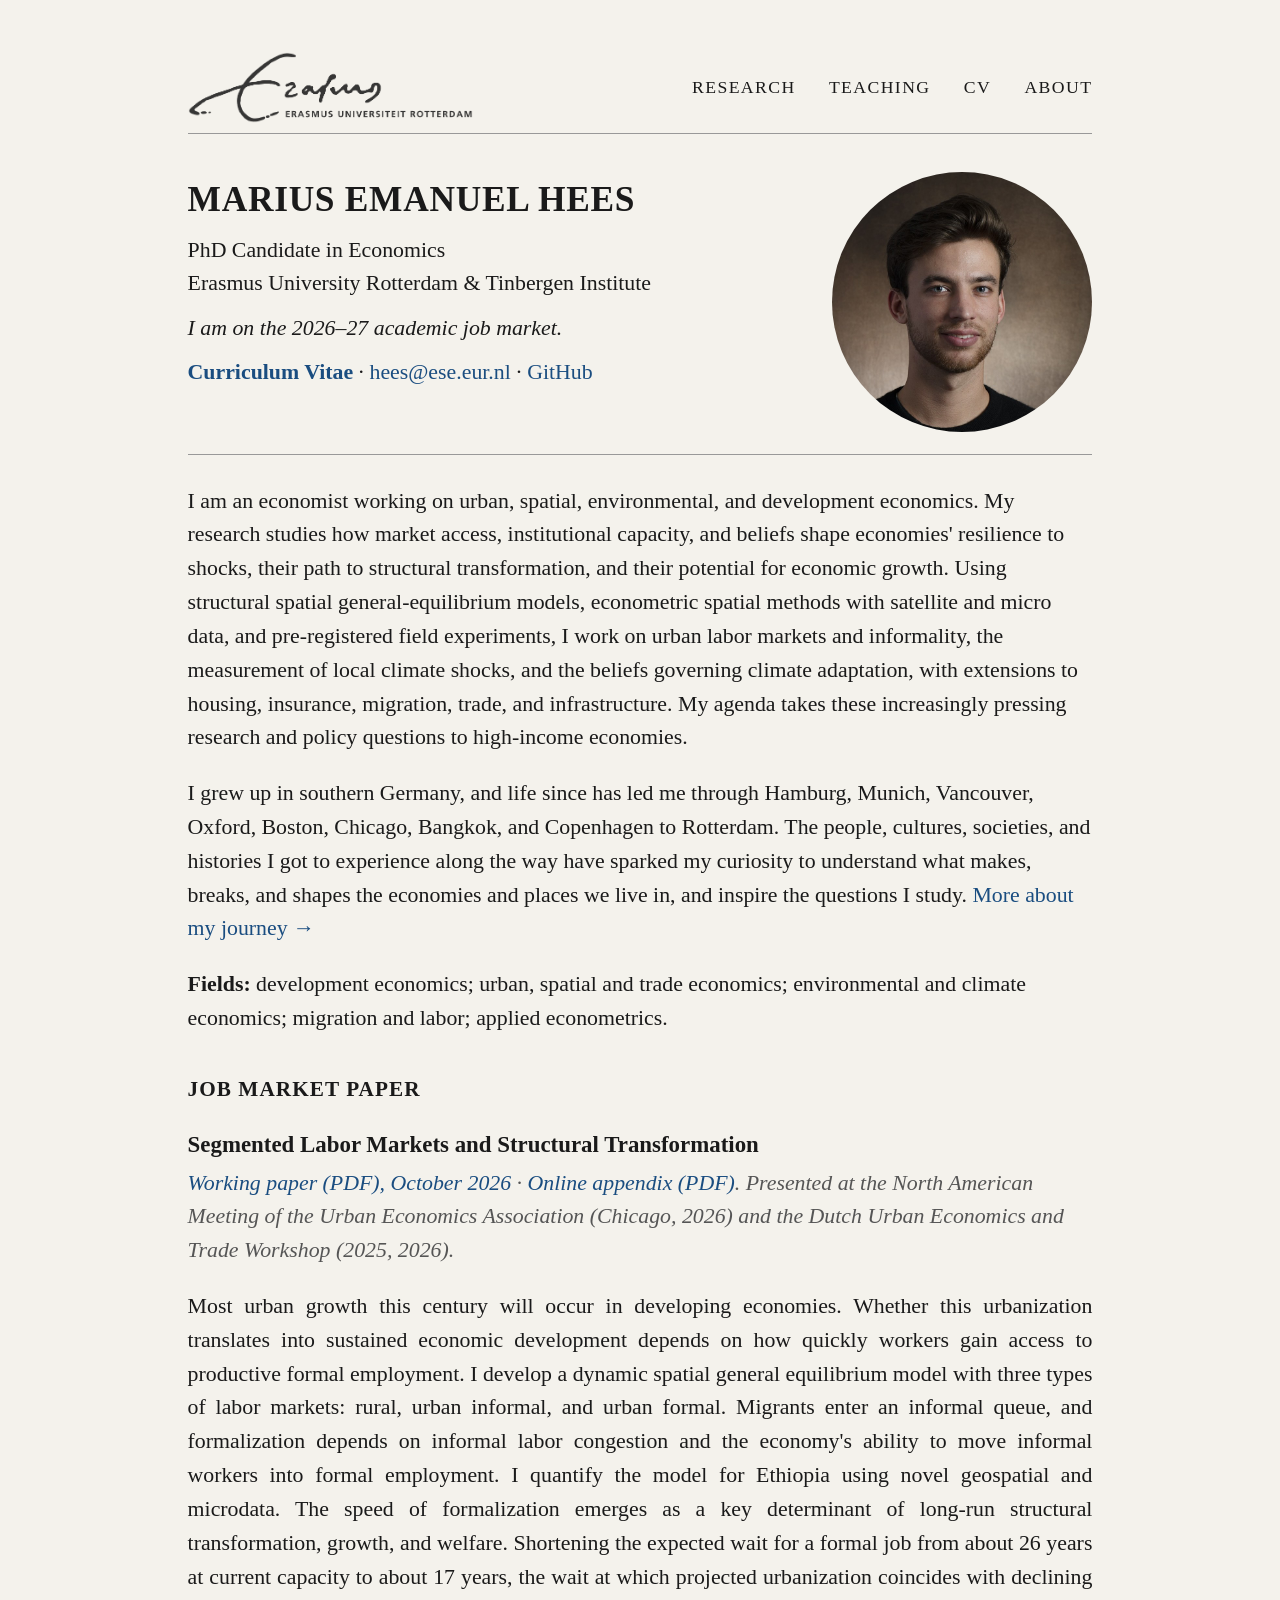
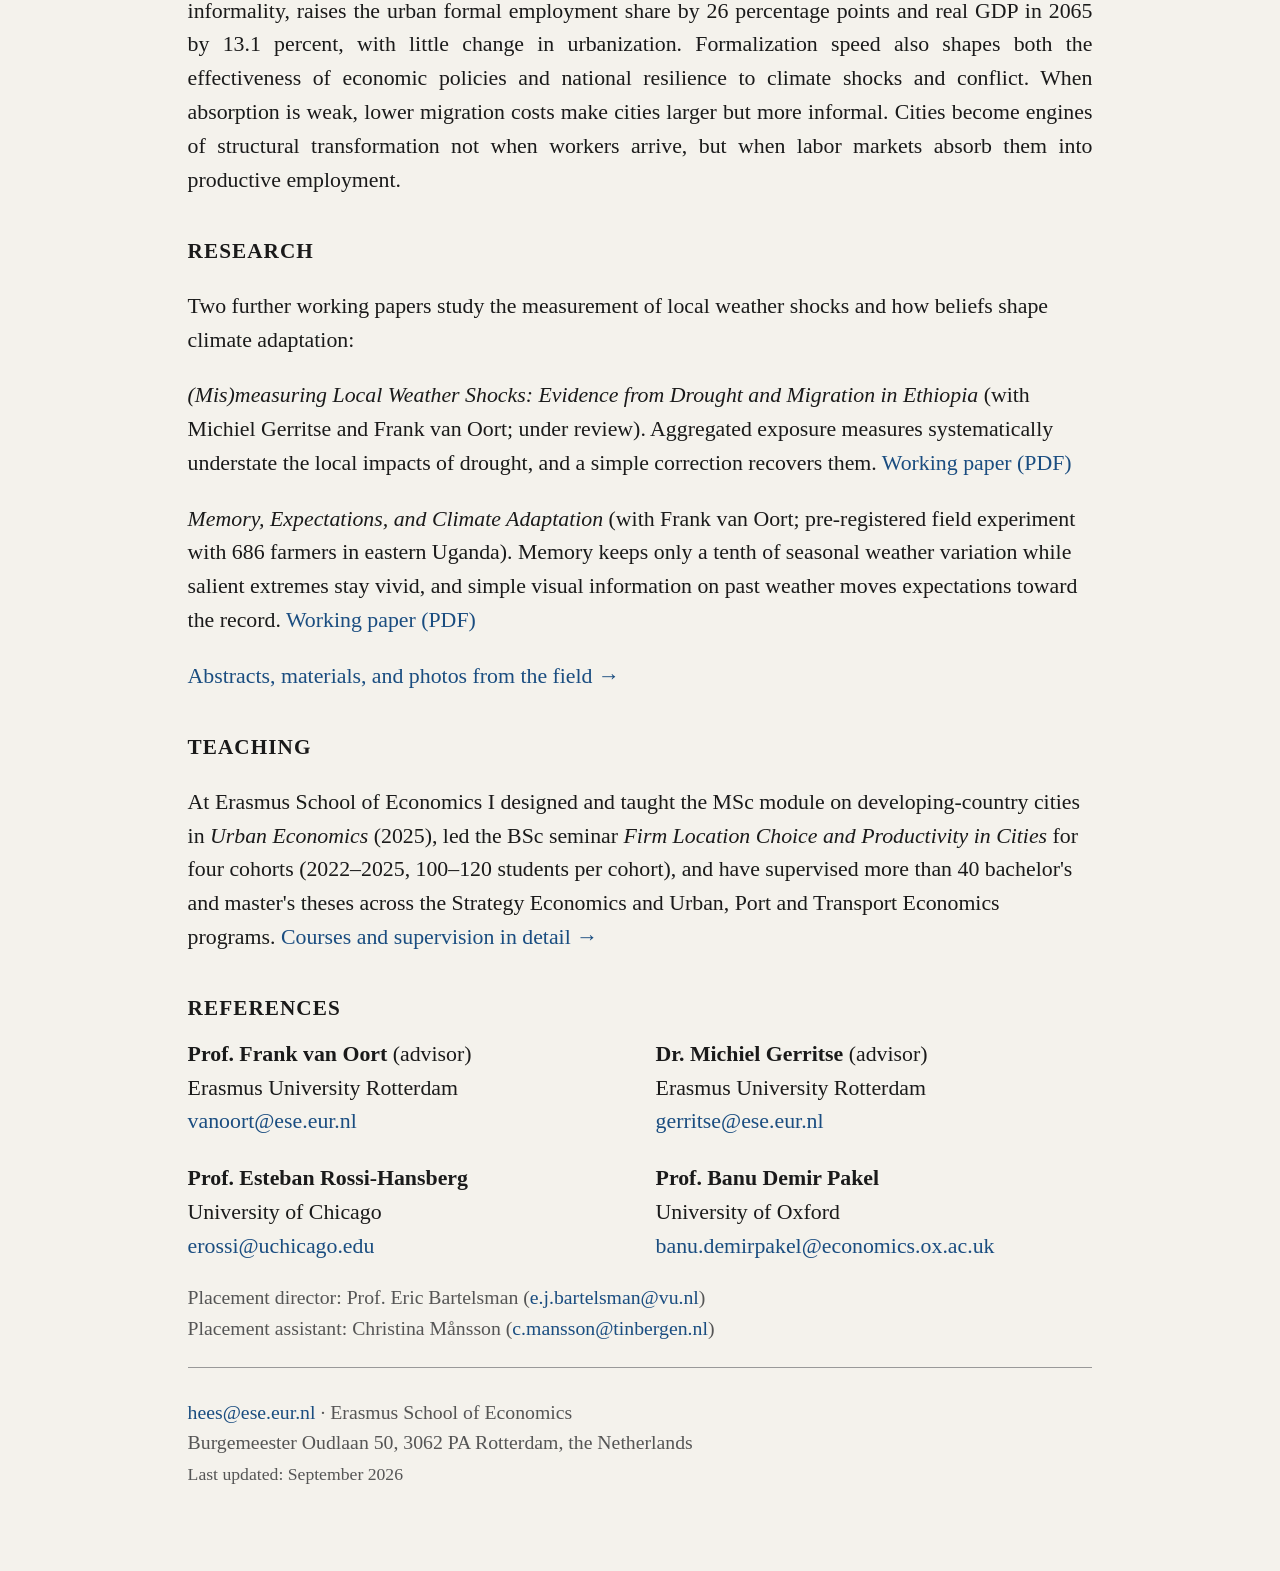
==== commit a4d3d309: "JMP final version (October 2026): new abstract, paper, online appendix, CV Final job market paper af" ====
--- a/index.html
+++ b/index.html
@@ -96,23 +96,25 @@
   <h2>Job Market Paper</h2>
   <article>
     <h3>Segmented Labor Markets and Structural Transformation</h3>
-    <p class="status"><a href="files/Hees_JMP.pdf" target="_blank" rel="noopener">Working paper (PDF), September 2026</a> ·
+    <p class="status"><a href="files/Hees_JMP.pdf" target="_blank" rel="noopener">Working paper (PDF), October 2026</a> ·
     <a href="files/Hees_JMP_Online_Appendix.pdf" target="_blank" rel="noopener">Online appendix (PDF)</a>. Presented at the North American Meeting of the
     Urban Economics Association (Chicago, 2026) and the Dutch Urban Economics and Trade Workshop (2025, 2026).</p>
     <p class="abstract">Most urban growth this century will occur in developing economies. Whether this urbanization
     translates into sustained economic development depends on how quickly workers gain access to
-    productive formal employment. I develop a dynamic spatial general equilibrium model with three
-    types of labor markets: rural, urban informal, and urban formal. Migrants enter an informal
-    queue, and formalization depends on informal labor congestion and the economy's ability to move
-    informal workers into formal employment. I quantify the model for Ethiopia using novel
-    geospatial and microdata. The speed of transition from informal to formal labor markets emerges
-    as a key determinant of long-run structural transformation, economic growth and welfare:
-    improvements to formalization raise the long-run urban formal labor share by 26 pp and real GDP
-    by 13.1 percent relative to the baseline, while leaving the urban population share largely
-    unchanged. The formalization rate also shapes both the effectiveness of economic policies and
-    national resilience to climate shocks and conflict. Cities become engines of structural
-    transformation not when workers arrive, but when labor markets absorb them into productive
-    employment.</p>
+    productive formal employment. I develop a dynamic spatial general equilibrium model with
+    three types of labor markets: rural, urban informal, and urban formal. Migrants enter an
+    informal queue, and formalization depends on informal labor congestion and the economy's
+    ability to move informal workers into formal employment. I quantify the model for Ethiopia
+    using novel geospatial and microdata. The speed of formalization emerges as a key
+    determinant of long-run structural transformation, growth, and welfare. Shortening the
+    expected wait for a formal job from about 26 years at current capacity to about 17 years,
+    the wait at which projected urbanization coincides with declining informality, raises the
+    urban formal employment share by 26 percentage points and real GDP in 2065 by 13.1 percent,
+    with little change in urbanization. Formalization speed also shapes both the effectiveness
+    of economic policies and national resilience to climate shocks and conflict. When absorption
+    is weak, lower migration costs make cities larger but more informal. Cities become engines
+    of structural transformation not when workers arrive, but when labor markets absorb them
+    into productive employment.</p>
   </article>
 </section>
 
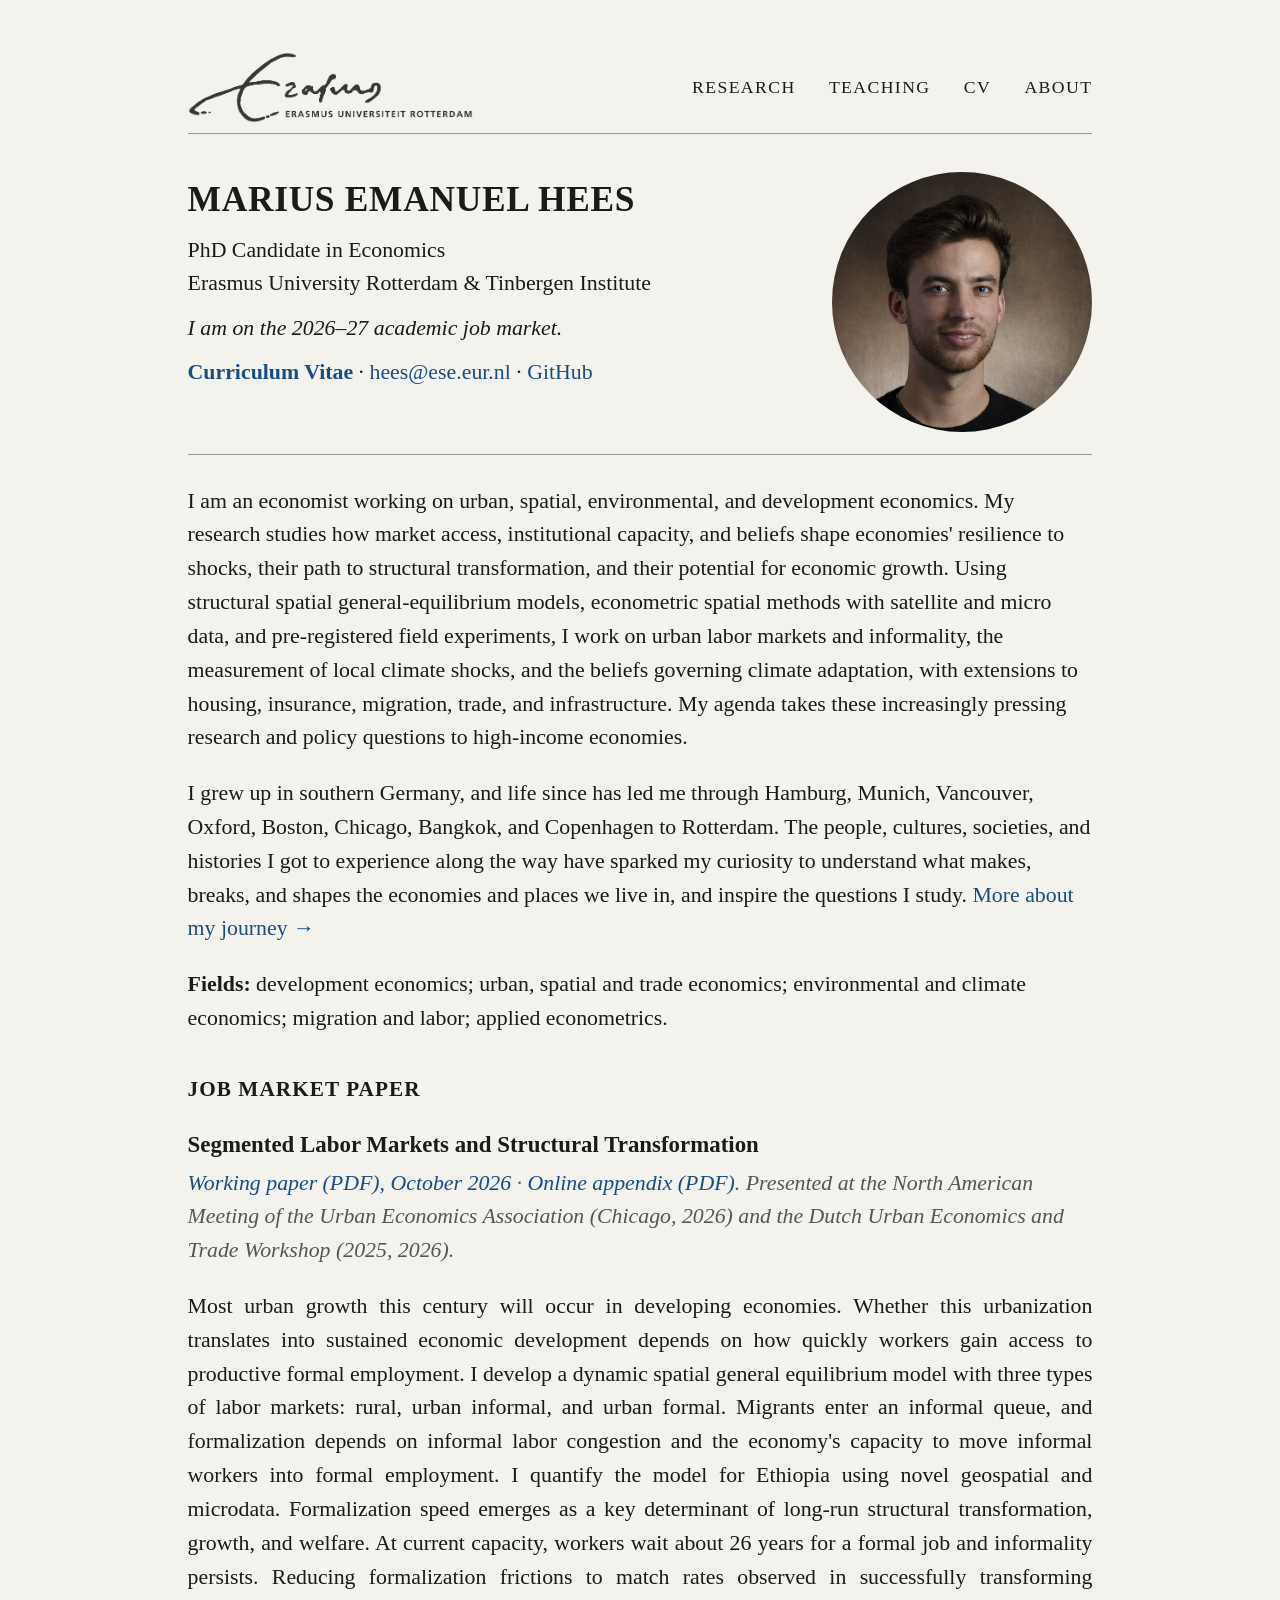
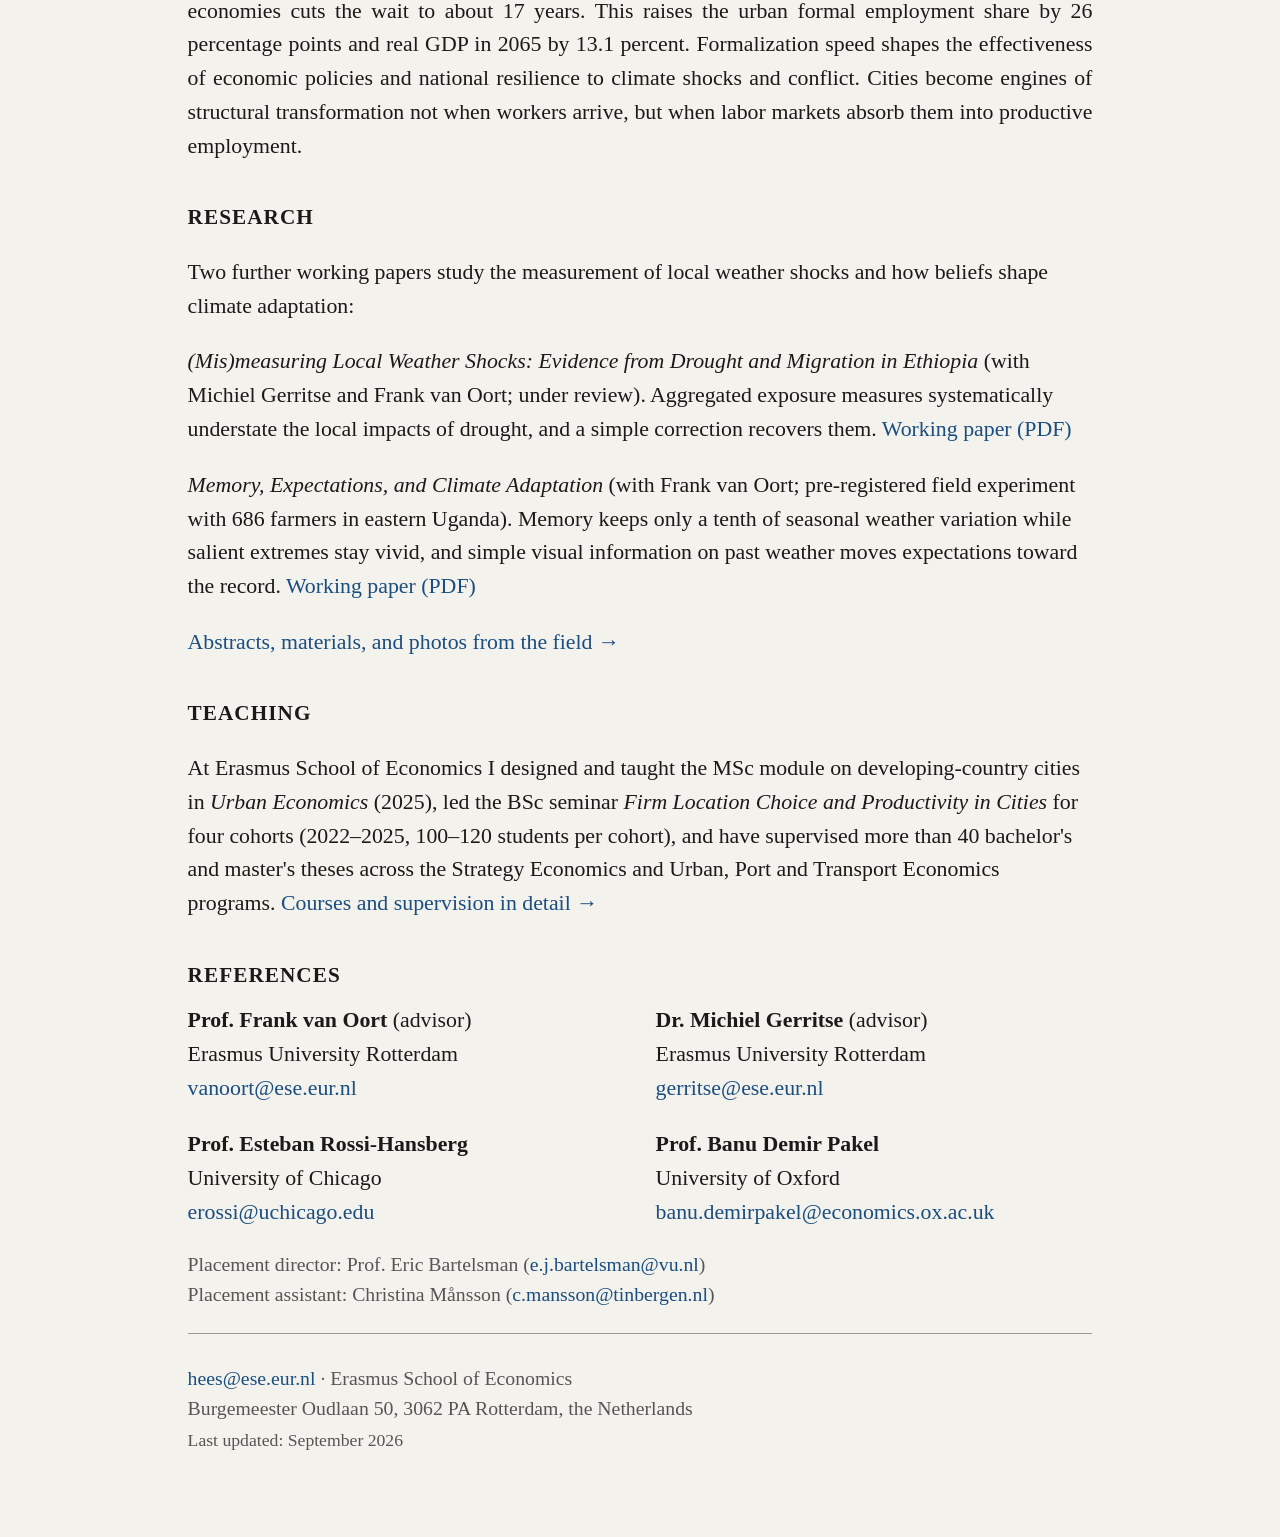
==== commit 7048ccc1: "JMP: new abstract on home and research pages, paper title page, and CV Co-Authored-By: Claude Opus 5" ====
--- a/index.html
+++ b/index.html
@@ -99,22 +99,22 @@
     <p class="status"><a href="files/Hees_JMP.pdf" target="_blank" rel="noopener">Working paper (PDF), October 2026</a> ·
     <a href="files/Hees_JMP_Online_Appendix.pdf" target="_blank" rel="noopener">Online appendix (PDF)</a>. Presented at the North American Meeting of the
     Urban Economics Association (Chicago, 2026) and the Dutch Urban Economics and Trade Workshop (2025, 2026).</p>
-    <p class="abstract">Most urban growth this century will occur in developing economies. Whether this urbanization
-    translates into sustained economic development depends on how quickly workers gain access to
-    productive formal employment. I develop a dynamic spatial general equilibrium model with
-    three types of labor markets: rural, urban informal, and urban formal. Migrants enter an
-    informal queue, and formalization depends on informal labor congestion and the economy's
-    ability to move informal workers into formal employment. I quantify the model for Ethiopia
-    using novel geospatial and microdata. The speed of formalization emerges as a key
-    determinant of long-run structural transformation, growth, and welfare. Shortening the
-    expected wait for a formal job from about 26 years at current capacity to about 17 years,
-    the wait at which projected urbanization coincides with declining informality, raises the
-    urban formal employment share by 26 percentage points and real GDP in 2065 by 13.1 percent,
-    with little change in urbanization. Formalization speed also shapes both the effectiveness
-    of economic policies and national resilience to climate shocks and conflict. When absorption
-    is weak, lower migration costs make cities larger but more informal. Cities become engines
-    of structural transformation not when workers arrive, but when labor markets absorb them
-    into productive employment.</p>
+    <p class="abstract">Most urban growth this century will occur in developing economies.
+    Whether this urbanization translates into sustained economic development depends on how
+    quickly workers gain access to productive formal employment. I develop a dynamic spatial
+    general equilibrium model with three types of labor markets: rural, urban informal, and
+    urban formal. Migrants enter an informal queue, and formalization depends on informal
+    labor congestion and the economy's capacity to move informal workers into formal
+    employment. I quantify the model for Ethiopia using novel geospatial and microdata.
+    Formalization speed emerges as a key determinant of long-run structural transformation,
+    growth, and welfare. At current capacity, workers wait about 26 years for a formal job
+    and informality persists. Reducing formalization frictions to match rates observed in
+    successfully transforming economies cuts the wait to about 17 years. This raises the
+    urban formal employment share by 26 percentage points and real GDP in 2065 by 13.1
+    percent. Formalization speed shapes the effectiveness of economic policies and national
+    resilience to climate shocks and conflict. Cities become engines of structural
+    transformation not when workers arrive, but when labor markets absorb them into
+    productive employment.</p>
   </article>
 </section>
 
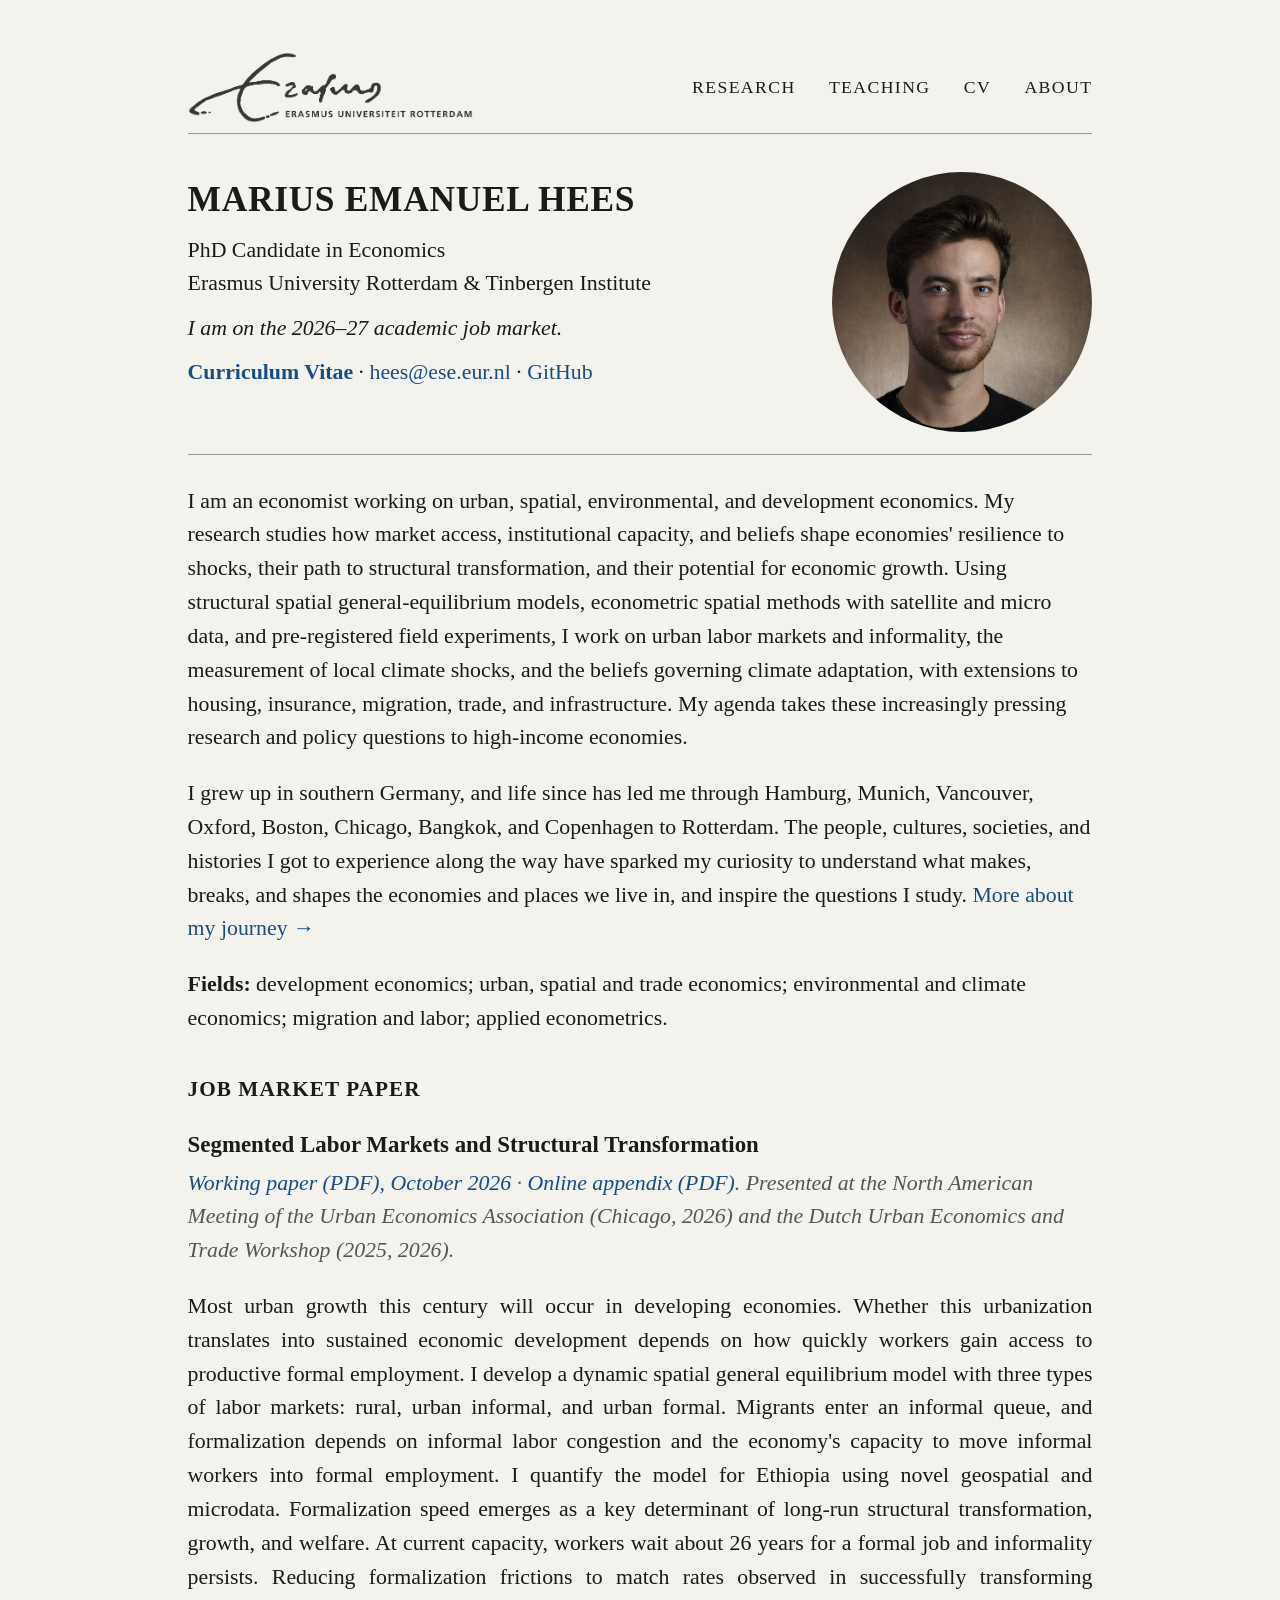
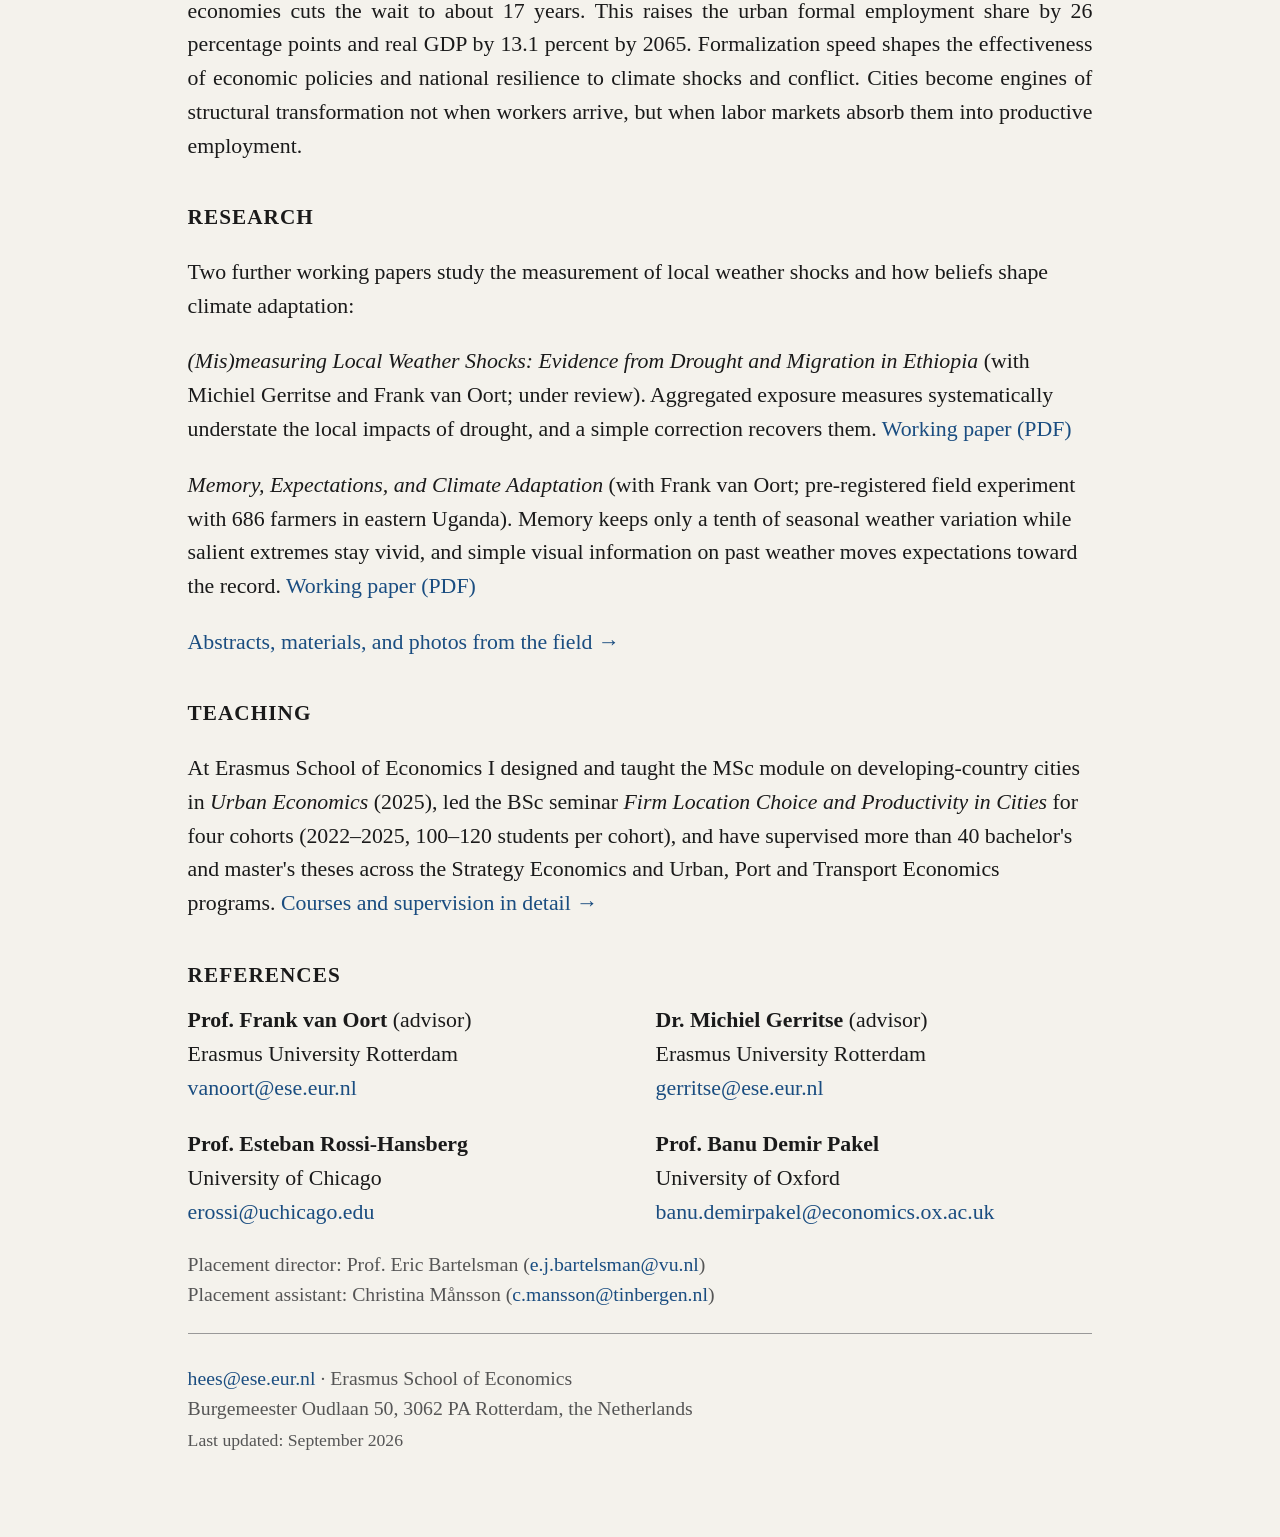
==== commit bfd34592: "JMP abstract: real GDP by 13.1 percent by 2065 Co-Authored-By: Claude Opus 5.5 <noreply@anthropic.co" ====
--- a/index.html
+++ b/index.html
@@ -110,8 +110,8 @@
     growth, and welfare. At current capacity, workers wait about 26 years for a formal job
     and informality persists. Reducing formalization frictions to match rates observed in
     successfully transforming economies cuts the wait to about 17 years. This raises the
-    urban formal employment share by 26 percentage points and real GDP in 2065 by 13.1
-    percent. Formalization speed shapes the effectiveness of economic policies and national
+    urban formal employment share by 26 percentage points and real GDP by 13.1 percent by
+    2065. Formalization speed shapes the effectiveness of economic policies and national
     resilience to climate shocks and conflict. Cities become engines of structural
     transformation not when workers arrive, but when labor markets absorb them into
     productive employment.</p>
